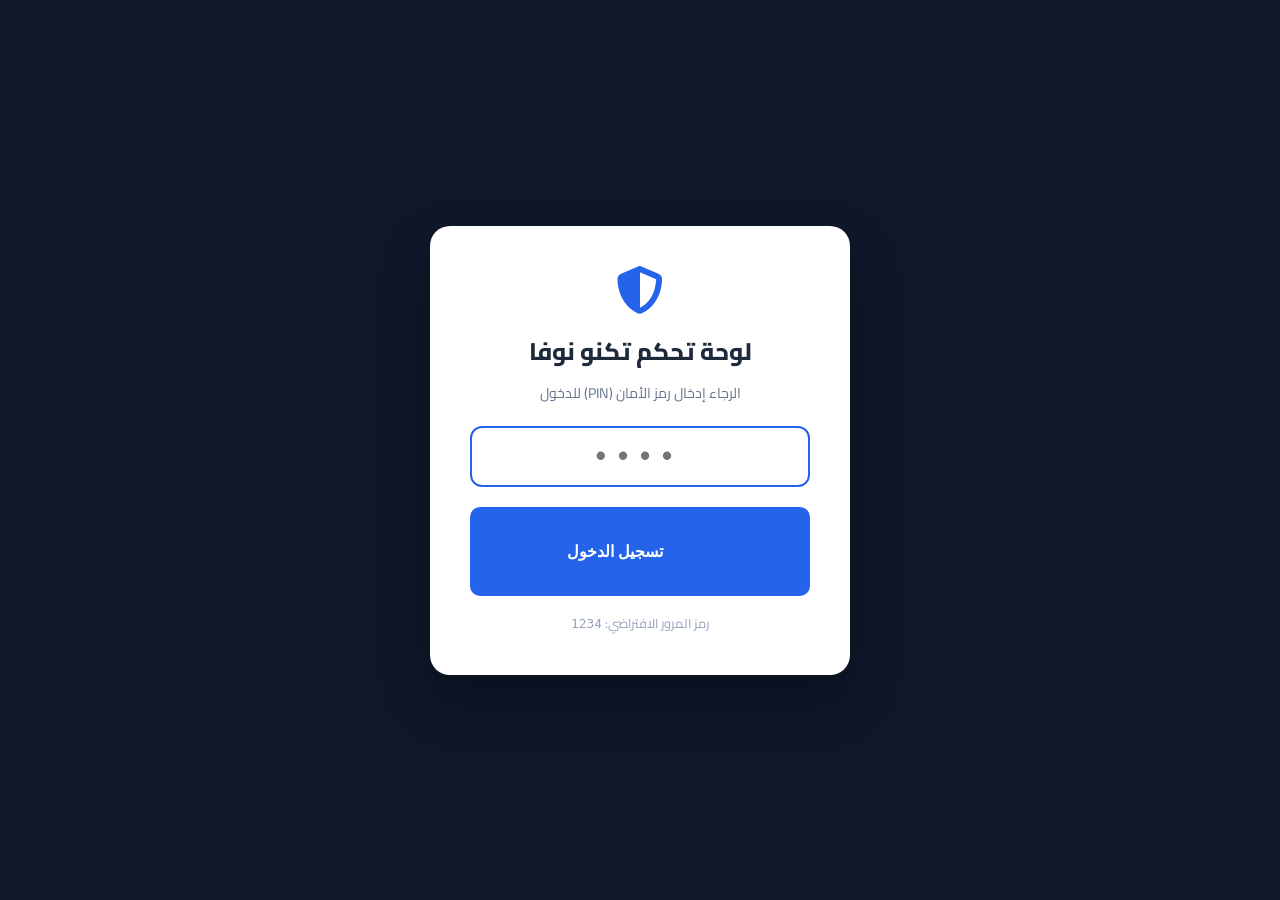
==== admin/index.html @ 4a18b891 "Initial commit: Techno Nova Tech Store & Admin Dashboard" ====
<!DOCTYPE html>
<html lang="ar" dir="rtl">
<head>
  <meta charset="UTF-8">
  <meta name="viewport" content="width=device-width, initial-scale=1.0">
  <title>لوحة تحكم متجر تكنو نوفا | Techno Nova Admin</title>
  <link rel="stylesheet" href="https://cdnjs.cloudflare.com/ajax/libs/font-awesome/6.4.0/css/all.min.css">
  <link rel="stylesheet" href="https://fonts.googleapis.com/css2?family=Cairo:wght@400;600;700;800;900&display=swap">
  <style>
    :root {
      --primary: #2563eb;
      --primary-hover: #1d4ed8;
      --dark: #0f172a;
      --dark-card: #1e293b;
      --bg: #f8fafc;
      --border: #e2e8f0;
      --text: #1e293b;
      --muted: #64748b;
      --success: #10b981;
      --danger: #ef4444;
      --warning: #f59e0b;
    }
    * { box-sizing: border-box; margin: 0; padding: 0; }
    body {
      font-family: 'Cairo', sans-serif;
      direction: rtl;
      text-align: right;
      background: var(--bg);
      color: var(--text);
      display: flex;
      min-height: 100vh;
    }

    /* Auth Overlay */
    .auth-overlay {
      position: fixed;
      top: 0; left: 0; width: 100vw; height: 100vh;
      background: #0f172a;
      z-index: 9999;
      display: flex;
      align-items: center;
      justify-content: center;
      padding: 20px;
    }
    .auth-card {
      background: #fff;
      border-radius: 20px;
      padding: 40px;
      width: 100%;
      max-width: 420px;
      text-align: center;
      box-shadow: 0 25px 50px rgba(0,0,0,0.3);
    }
    .auth-card i {
      font-size: 3rem;
      color: var(--primary);
      margin-bottom: 15px;
    }
    .pin-input {
      letter-spacing: 12px;
      font-size: 1.8rem;
      text-align: center;
      font-weight: 800;
      width: 100%;
      padding: 12px;
      border: 2px solid var(--border);
      border-radius: 12px;
      margin: 20px 0;
      outline: none;
    }
    .pin-input:focus { border-color: var(--primary); }

    /* Admin Layout */
    .admin-sidebar {
      width: 260px;
      background: var(--dark);
      color: #cbd5e1;
      display: flex;
      flex-direction: column;
      flex-shrink: 0;
    }
    .sidebar-brand {
      padding: 25px 20px;
      border-bottom: 1px solid rgba(255,255,255,0.08);
      display: flex;
      align-items: center;
      gap: 12px;
      font-size: 1.25rem;
      font-weight: 800;
      color: #fff;
    }
    .sidebar-brand i { color: var(--primary); font-size: 1.5rem; }
    .sidebar-menu {
      list-style: none;
      padding: 20px 10px;
      flex-grow: 1;
    }
    .menu-btn {
      width: 100%;
      background: none;
      border: none;
      color: #94a3b8;
      padding: 12px 16px;
      border-radius: 10px;
      display: flex;
      align-items: center;
      gap: 12px;
      font-size: 0.95rem;
      font-weight: 600;
      cursor: pointer;
      margin-bottom: 6px;
      text-align: right;
      transition: 0.2s;
    }
    .menu-btn:hover, .menu-btn.active {
      background: rgba(37, 99, 235, 0.15);
      color: #60a5fa;
    }
    .sidebar-footer {
      padding: 20px;
      border-top: 1px solid rgba(255,255,255,0.08);
    }

    .admin-main {
      flex-grow: 1;
      display: flex;
      flex-direction: column;
      height: 100vh;
      overflow-y: auto;
    }
    .admin-topbar {
      background: #fff;
      border-bottom: 1px solid var(--border);
      padding: 16px 30px;
      display: flex;
      justify-content: space-between;
      align-items: center;
    }
    .admin-body {
      padding: 30px;
      flex-grow: 1;
    }

    .card {
      background: #fff;
      border-radius: 16px;
      border: 1px solid var(--border);
      padding: 25px;
      margin-bottom: 25px;
      box-shadow: 0 1px 3px rgba(0,0,0,0.04);
    }
    .card-header {
      display: flex;
      justify-content: space-between;
      align-items: center;
      margin-bottom: 20px;
      padding-bottom: 15px;
      border-bottom: 1px solid var(--border);
    }
    .card-title {
      font-size: 1.25rem;
      font-weight: 800;
      color: var(--dark);
    }

    /* Buttons & Forms */
    .btn {
      padding: 10px 20px;
      border-radius: 10px;
      font-weight: 700;
      font-size: 0.9rem;
      cursor: pointer;
      border: none;
      display: inline-flex;
      align-items: center;
      gap: 8px;
      transition: 0.2s;
    }
    .btn-primary { background: var(--primary); color: #fff; }
    .btn-primary:hover { background: var(--primary-hover); }
    .btn-success { background: var(--success); color: #fff; }
    .btn-danger { background: var(--danger); color: #fff; }
    .btn-secondary { background: #e2e8f0; color: #334155; }

    /* Tables */
    .admin-table {
      width: 100%;
      border-collapse: collapse;
    }
    .admin-table th, .admin-table td {
      padding: 14px 16px;
      border-bottom: 1px solid var(--border);
      font-size: 0.9rem;
      text-align: right;
    }
    .admin-table th {
      background: #f8fafc;
      font-weight: 700;
      color: var(--muted);
    }
    .prod-thumb-sm {
      width: 48px;
      height: 48px;
      border-radius: 8px;
      object-fit: cover;
      background: #f1f5f9;
    }

    .form-group {
      margin-bottom: 18px;
    }
    .form-group label {
      display: block;
      font-weight: 700;
      font-size: 0.88rem;
      margin-bottom: 6px;
      color: var(--dark);
    }
    .form-control {
      width: 100%;
      padding: 10px 14px;
      border: 1px solid var(--border);
      border-radius: 8px;
      font-size: 0.92rem;
      outline: none;
    }
    .form-control:focus { border-color: var(--primary); }

    /* Modals */
    .modal-overlay {
      position: fixed;
      top: 0; left: 0; width: 100vw; height: 100vh;
      background: rgba(15,23,42,0.6);
      backdrop-filter: blur(4px);
      z-index: 2000;
      display: none;
      align-items: center;
      justify-content: center;
      padding: 20px;
    }
    .modal-overlay.active { display: flex; }
    .modal-box {
      background: #fff;
      border-radius: 16px;
      max-width: 650px;
      width: 100%;
      max-height: 90vh;
      overflow-y: auto;
      padding: 30px;
      position: relative;
    }
  </style>
</head>
<body>

  <!-- PIN Authentication Screen -->
  <div class="auth-overlay" id="authScreen">
    <div class="auth-card">
      <i class="fas fa-shield-alt"></i>
      <h2 style="font-weight: 800; font-size: 1.5rem; margin-bottom: 6px;">لوحة تحكم تكنو نوفا</h2>
      <p style="color: #64748b; font-size: 0.88rem;">الرجاء إدخال رمز الأمان (PIN) للدخول</p>
      
      <form onsubmit="handleAuth(event)">
        <input type="password" id="pinInput" class="pin-input" maxlength="6" placeholder="••••" required autofocus>
        <button type="submit" class="btn btn-primary" style="width: 100%; padding: 13px; font-size: 1rem; justify-content: center;">
          <i class="fas fa-unlock-alt"></i> تسجيل الدخول
        </button>
      </form>
      <div style="margin-top: 15px; font-size: 0.8rem; color: #94a3b8;">
        رمز المرور الافتراضي: <code>1234</code>
      </div>
    </div>
  </div>

  <!-- Sidebar -->
  <aside class="admin-sidebar">
    <div class="sidebar-brand">
      <i class="fas fa-microchip"></i>
      <span>تكنو نوفا Admin</span>
    </div>

    <ul class="sidebar-menu">
      <li>
        <button class="menu-btn active" onclick="switchTab('productsTab')">
          <i class="fas fa-box-open"></i> إدارة المنتجات
        </button>
      </li>
      <li>
        <button class="menu-btn" onclick="switchTab('ordersTab')">
          <i class="fas fa-shopping-cart"></i> الطلبات الواردة
        </button>
      </li>
      <li>
        <button class="menu-btn" onclick="switchTab('cmsTab')">
          <i class="fas fa-paint-brush"></i> إدارة المحتوى والصفحات
        </button>
      </li>
      <li>
        <button class="menu-btn" onclick="switchTab('settingsTab')">
          <i class="fas fa-sliders-h"></i> إعدادات المتجر والواتساب
        </button>
      </li>
      <li>
        <button class="menu-btn" onclick="switchTab('backupTab')">
          <i class="fas fa-database"></i> النسخ الاحتياطي
        </button>
      </li>
    </ul>

    <div class="sidebar-footer">
      <a href="../index.html" target="_blank" class="btn btn-secondary" style="width: 100%; justify-content: center; margin-bottom: 8px;">
        <i class="fas fa-external-link-alt"></i> زيارة المتجر
      </a>
      <button onclick="logoutAdmin()" class="btn btn-danger" style="width: 100%; justify-content: center;">
        <i class="fas fa-sign-out-alt"></i> خروج
      </button>
    </div>
  </aside>

  <!-- Main Content -->
  <main class="admin-main">
    <header class="admin-topbar">
      <div>
        <h3 id="currentTabTitle" style="font-size: 1.25rem; font-weight: 800; color: #0f172a;">إدارة المنتجات</h3>
      </div>
      <div style="display: flex; gap: 10px; align-items: center;">
        <span style="font-size: 0.88rem; color: #64748b;">رقم هاتف المتجر: <strong style="color: #2563eb;">01027093535</strong></span>
      </div>
    </header>

    <div class="admin-body">

      <!-- Products Tab -->
      <div id="productsTab" class="tab-content">
        <div class="card">
          <div class="card-header">
            <div class="card-title"><i class="fas fa-cubes"></i> قائمة المنتجات الحالية (<span id="prodsCount">0</span>)</div>
            <button class="btn btn-primary" onclick="openAddProductModal()">
              <i class="fas fa-plus-circle"></i> إضافة منتج جديد
            </button>
          </div>

          <div style="overflow-x: auto;">
            <table class="admin-table">
              <thead>
                <tr>
                  <th>الصورة</th>
                  <th>اسم المنتج</th>
                  <th>القسم</th>
                  <th>السعر</th>
                  <th>السعر السابق</th>
                  <th>الشارة</th>
                  <th>التقييم</th>
                  <th>إجراءات</th>
                </tr>
              </thead>
              <tbody id="productsTableBody"></tbody>
            </table>
          </div>
        </div>
      </div>

      <!-- Orders Tab -->
      <div id="ordersTab" class="tab-content" style="display: none;">
        <div class="card">
          <div class="card-header">
            <div class="card-title"><i class="fas fa-receipt"></i> سجل الطلبات الواردة</div>
            <button class="btn btn-danger" onclick="clearOrdersLog()">
              <i class="fas fa-trash-alt"></i> تفريغ السجل
            </button>
          </div>
          <div style="overflow-x: auto;">
            <table class="admin-table">
              <thead>
                <tr>
                  <th>رقم الطلب</th>
                  <th>العميل</th>
                  <th>الهاتف</th>
                  <th>المدينة</th>
                  <th>الإجمالي</th>
                  <th>التاريخ</th>
                  <th>الحالة</th>
                  <th>تفاصيل</th>
                </tr>
              </thead>
              <tbody id="ordersTableBody"></tbody>
            </table>
          </div>
        </div>
      </div>

      <!-- CMS Tab -->
      <div id="cmsTab" class="tab-content" style="display: none;">
        <div class="card">
          <div class="card-header">
            <div class="card-title"><i class="fas fa-edit"></i> نصوص الصفحة الرئيسية والواجهة</div>
          </div>
          <form onsubmit="saveCMSContent(event)">
            <div class="form-group">
              <label>عنوان البانر الرئيسي (Hero Title)</label>
              <input type="text" id="cmsHeroTitle" class="form-control" required>
            </div>
            <div class="form-group">
              <label>الشارة الترويجية (Hero Badge)</label>
              <input type="text" id="cmsHeroBadge" class="form-control" required>
            </div>
            <div class="form-group">
              <label>الوصف الترويجي الرئيسي (Hero Subtitle)</label>
              <textarea id="cmsHeroSubtitle" class="form-control" rows="3" required></textarea>
            </div>
            <button type="submit" class="btn btn-success">
              <i class="fas fa-save"></i> حفظ تعديلات المحتوى
            </button>
          </form>
        </div>
      </div>

      <!-- Settings Tab -->
      <div id="settingsTab" class="tab-content" style="display: none;">
        <div class="card">
          <div class="card-header">
            <div class="card-title"><i class="fas fa-cogs"></i> إعدادات الهوية والاتصال</div>
          </div>
          <form onsubmit="saveStoreSettings(event)">
            <div style="display: grid; grid-template-columns: 1fr 1fr; gap: 20px;">
              <div class="form-group">
                <label>اسم المتجر</label>
                <input type="text" id="setStoreName" class="form-control" required>
              </div>
              <div class="form-group">
                <label>العملة الافتراضية</label>
                <input type="text" id="setCurrency" class="form-control" required placeholder="ر.س / ج.م">
              </div>
              <div class="form-group">
                <label>رقم هاتف المتجر</label>
                <input type="text" id="setPhone" class="form-control" required value="01027093535">
              </div>
              <div class="form-group">
                <label>رقم الواتساب لاستقبال الطلبات (مع كود الدولة)</label>
                <input type="text" id="setWhatsapp" class="form-control" required value="201027093535">
              </div>
              <div class="form-group">
                <label>رمز الدخول للوحة التحكم (PIN الحالي)</label>
                <input type="password" id="setPin" class="form-control" placeholder="اتركه فارغاً إن لم ترغب بتغييره">
              </div>
            </div>
            <button type="submit" class="btn btn-success" style="margin-top: 15px;">
              <i class="fas fa-save"></i> حفظ الإعدادات
            </button>
          </form>
        </div>
      </div>

      <!-- Backup Tab -->
      <div id="backupTab" class="tab-content" style="display: none;">
        <div class="card">
          <div class="card-header">
            <div class="card-title"><i class="fas fa-database"></i> تصدير واسترجاع البيانات</div>
          </div>
          <p style="color: #64748b; margin-bottom: 20px; line-height: 1.7;">
            يمكنك تحميل نسخة احتياطية كاملة من منتجات المتجر والإعدادات كملف <code>JSON</code>، أو استعادة نسخة سابقة في أي وقت.
          </p>
          <div style="display: flex; gap: 15px; flex-wrap: wrap;">
            <button class="btn btn-primary" onclick="exportStoreJSON()">
              <i class="fas fa-download"></i> تصدير بيانات المتجر (Export JSON)
            </button>
            <label class="btn btn-secondary" style="cursor: pointer;">
              <i class="fas fa-upload"></i> استيراد ملف نسخة احتياطية
              <input type="file" id="importJsonInput" accept=".json" onchange="importStoreJSON(event)" style="display: none;">
            </label>
            <button class="btn btn-danger" onclick="resetToDefaultData()">
              <i class="fas fa-redo"></i> استعادة البيانات الافتراضية الأصلية
            </button>
          </div>
        </div>
      </div>

    </div>
  </main>

  <!-- Product Modal (Add / Edit) -->
  <div class="modal-overlay" id="productModal">
    <div class="modal-box">
      <h3 id="modalProductTitle" style="font-size: 1.3rem; font-weight: 800; margin-bottom: 18px; color: #0f172a;">إضافة منتج جديد</h3>
      <form id="productForm" onsubmit="handleProductSubmit(event)">
        <input type="hidden" id="prodEditId">
        
        <div class="form-group">
          <label>اسم المنتج *</label>
          <input type="text" id="prodName" class="form-control" required placeholder="مثال: ساعة ذكية الترا">
        </div>

        <div style="display: grid; grid-template-columns: 1fr 1fr; gap: 15px;">
          <div class="form-group">
            <label>القسم *</label>
            <select id="prodCategory" class="form-control" required>
              <option value="watches">ساعات ذكية ورياضية</option>
              <option value="audio">سماعات وصوتيات</option>
              <option value="chargers">شواحن ومنصات MagSafe</option>
              <option value="drones">درون وتصوير 4K</option>
              <option value="home">أجهزة منزل ذكي</option>
            </select>
          </div>
          <div class="form-group">
            <label>الشارة الترويجية</label>
            <input type="text" id="prodBadge" class="form-control" placeholder="الأكثر مبيعاً / خصم 20%">
          </div>
        </div>

        <div style="display: grid; grid-template-columns: 1fr 1fr; gap: 15px;">
          <div class="form-group">
            <label>السعر الحالي *</label>
            <input type="number" id="prodPrice" class="form-control" required min="1">
          </div>
          <div class="form-group">
            <label>السعر السابق (قبل الخصم - اختياري)</label>
            <input type="number" id="prodOldPrice" class="form-control" min="1">
          </div>
        </div>

        <div class="form-group">
          <label>صورة المنتج (رابط مباشر أو رفع من جهازك) *</label>
          <input type="url" id="prodImageUrl" class="form-control" placeholder="https://..." style="margin-bottom: 8px;">
          <input type="file" id="prodImageFile" accept="image/*" class="form-control" onchange="previewProductImageFile(event)">
          <div id="imagePreviewContainer" style="margin-top: 10px; display: none;">
            <img id="imagePreview" style="max-height: 120px; border-radius: 8px; border: 1px solid #cbd5e1;">
          </div>
        </div>

        <div class="form-group">
          <label>وصف المنتج</label>
          <textarea id="prodDesc" class="form-control" rows="3" placeholder="مواصفات وتفاصيل الجهاز"></textarea>
        </div>

        <div class="form-group">
          <label>المواصفات السريعة (سطر لكل ميزة)</label>
          <textarea id="prodSpecs" class="form-control" rows="3" placeholder="مقاوم للماء&#10;بطارية 7 أيام&#10;شاشة AMOLED"></textarea>
        </div>

        <div style="display: flex; justify-content: flex-end; gap: 10px; margin-top: 20px;">
          <button type="button" class="btn btn-secondary" onclick="closeProductModal()">إلغاء</button>
          <button type="submit" class="btn btn-primary"><i class="fas fa-check"></i> حفظ المنتج</button>
        </div>
      </form>
    </div>
  </div>

  <script src="js/admin.js"></script>
</body>
</html>
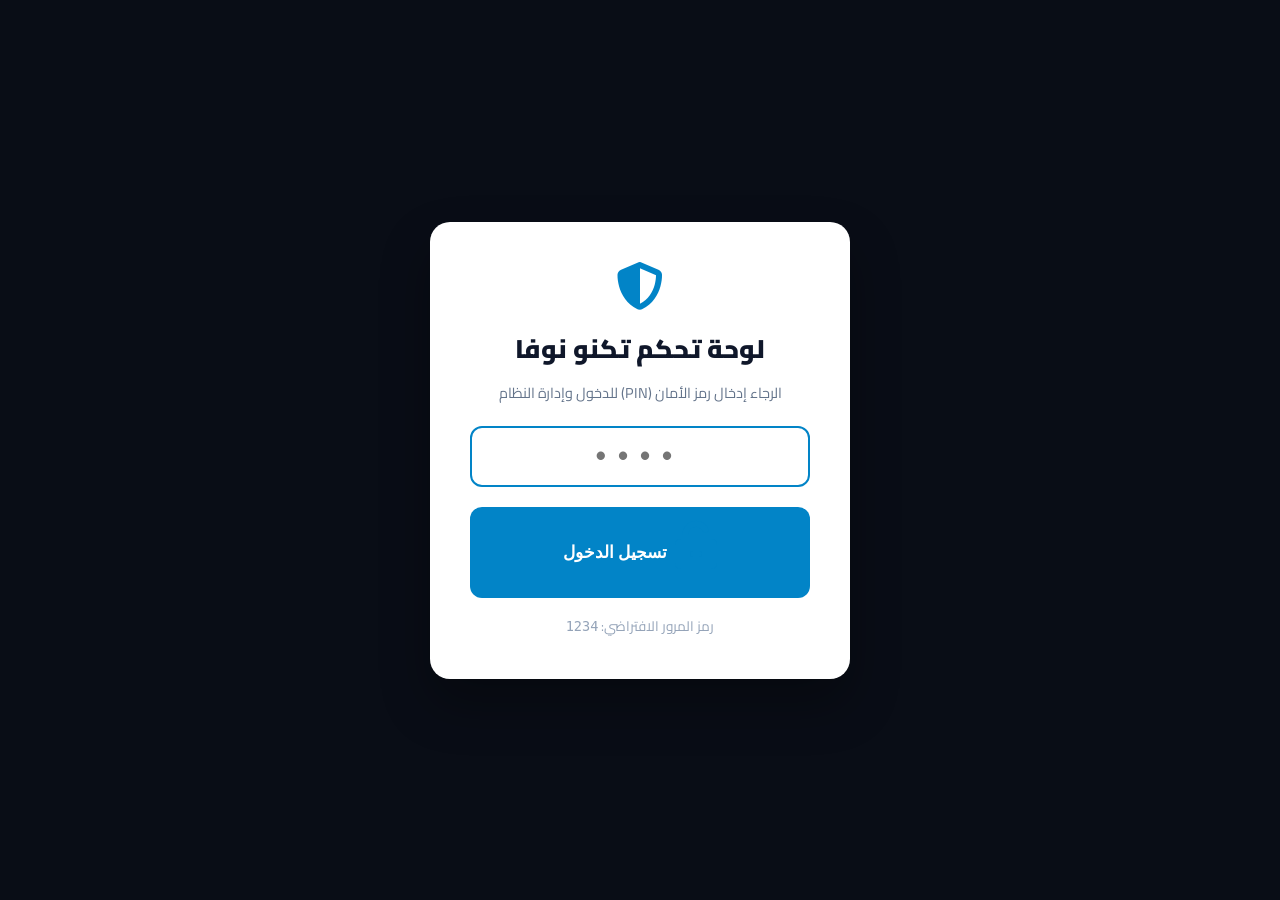
==== commit 7016e378: "Full multi-page tech store system: index, shop, product details, about, contact, unified multi-page " ====
--- a/admin/index.html
+++ b/admin/index.html
@@ -3,20 +3,20 @@
 <head>
   <meta charset="UTF-8">
   <meta name="viewport" content="width=device-width, initial-scale=1.0">
-  <title>لوحة تحكم متجر تكنو نوفا | Techno Nova Admin</title>
-  <link rel="stylesheet" href="https://cdnjs.cloudflare.com/ajax/libs/font-awesome/6.4.0/css/all.min.css">
+  <title>لوحة التحكم الشاملة | تكنو نوفا - Techno Nova Admin</title>
+  <link rel="stylesheet" href="https://cdnjs.cloudflare.com/ajax/libs/font-awesome/6.5.1/css/all.min.css">
   <link rel="stylesheet" href="https://fonts.googleapis.com/css2?family=Cairo:wght@400;600;700;800;900&display=swap">
   <style>
     :root {
-      --primary: #2563eb;
-      --primary-hover: #1d4ed8;
+      --primary: #0284c7;
+      --primary-hover: #0369a1;
       --dark: #0f172a;
       --dark-card: #1e293b;
       --bg: #f8fafc;
       --border: #e2e8f0;
       --text: #1e293b;
       --muted: #64748b;
-      --success: #10b981;
+      --success: #16a34a;
       --danger: #ef4444;
       --warning: #f59e0b;
     }
@@ -35,7 +35,7 @@
     .auth-overlay {
       position: fixed;
       top: 0; left: 0; width: 100vw; height: 100vh;
-      background: #0f172a;
+      background: #090d16;
       z-index: 9999;
       display: flex;
       align-items: center;
@@ -70,9 +70,9 @@
     }
     .pin-input:focus { border-color: var(--primary); }
 
-    /* Admin Layout */
+    /* Layout */
     .admin-sidebar {
-      width: 260px;
+      width: 270px;
       background: var(--dark);
       color: #cbd5e1;
       display: flex;
@@ -85,7 +85,7 @@
       display: flex;
       align-items: center;
       gap: 12px;
-      font-size: 1.25rem;
+      font-size: 1.3rem;
       font-weight: 800;
       color: #fff;
     }
@@ -101,20 +101,20 @@
       border: none;
       color: #94a3b8;
       padding: 12px 16px;
-      border-radius: 10px;
+      border-radius: 12px;
       display: flex;
       align-items: center;
       gap: 12px;
       font-size: 0.95rem;
-      font-weight: 600;
+      font-weight: 700;
       cursor: pointer;
       margin-bottom: 6px;
       text-align: right;
       transition: 0.2s;
     }
     .menu-btn:hover, .menu-btn.active {
-      background: rgba(37, 99, 235, 0.15);
-      color: #60a5fa;
+      background: rgba(2, 132, 199, 0.15);
+      color: #38bdf8;
     }
     .sidebar-footer {
       padding: 20px;
@@ -131,42 +131,66 @@
     .admin-topbar {
       background: #fff;
       border-bottom: 1px solid var(--border);
-      padding: 16px 30px;
+      padding: 18px 35px;
       display: flex;
       justify-content: space-between;
       align-items: center;
     }
     .admin-body {
-      padding: 30px;
+      padding: 35px;
       flex-grow: 1;
     }
 
     .card {
       background: #fff;
-      border-radius: 16px;
+      border-radius: 20px;
       border: 1px solid var(--border);
-      padding: 25px;
+      padding: 30px;
       margin-bottom: 25px;
-      box-shadow: 0 1px 3px rgba(0,0,0,0.04);
+      box-shadow: 0 4px 20px rgba(15,23,42,0.04);
     }
     .card-header {
       display: flex;
       justify-content: space-between;
       align-items: center;
-      margin-bottom: 20px;
+      margin-bottom: 25px;
       padding-bottom: 15px;
       border-bottom: 1px solid var(--border);
     }
     .card-title {
-      font-size: 1.25rem;
+      font-size: 1.3rem;
       font-weight: 800;
       color: var(--dark);
     }
 
+    /* Sub Tabs inside CMS */
+    .cms-subtabs {
+      display: flex;
+      gap: 10px;
+      margin-bottom: 25px;
+      border-bottom: 2px solid #f1f5f9;
+      padding-bottom: 12px;
+    }
+    .subtab-btn {
+      background: none;
+      border: none;
+      font-weight: 700;
+      font-size: 0.95rem;
+      color: var(--muted);
+      padding: 8px 16px;
+      border-radius: 8px;
+      cursor: pointer;
+      transition: 0.2s;
+    }
+    .subtab-btn.active {
+      background: #e0f2fe;
+      color: var(--primary);
+    }
+
     /* Buttons & Forms */
     .btn {
-      padding: 10px 20px;
-      border-radius: 10px;
+      padding: 10px 22px;
+      border-radius: 12px;
       font-weight: 700;
       font-size: 0.9rem;
       cursor: pointer;
@@ -188,45 +212,48 @@
       border-collapse: collapse;
     }
     .admin-table th, .admin-table td {
-      padding: 14px 16px;
+      padding: 14px 18px;
       border-bottom: 1px solid var(--border);
-      font-size: 0.9rem;
+      font-size: 0.92rem;
       text-align: right;
     }
     .admin-table th {
       background: #f8fafc;
-      font-weight: 700;
+      font-weight: 800;
       color: var(--muted);
     }
     .prod-thumb-sm {
-      width: 48px;
-      height: 48px;
-      border-radius: 8px;
+      width: 52px;
+      height: 52px;
+      border-radius: 10px;
       object-fit: cover;
       background: #f1f5f9;
+      border: 1px solid #e2e8f0;
     }
 
     .form-group {
-      margin-bottom: 18px;
+      margin-bottom: 20px;
     }
     .form-group label {
       display: block;
       font-weight: 700;
-      font-size: 0.88rem;
-      margin-bottom: 6px;
+      font-size: 0.9rem;
+      margin-bottom: 8px;
       color: var(--dark);
     }
     .form-control {
       width: 100%;
-      padding: 10px 14px;
+      padding: 12px 16px;
       border: 1px solid var(--border);
-      border-radius: 8px;
-      font-size: 0.92rem;
+      border-radius: 10px;
+      font-size: 0.95rem;
+      font-family: inherit;
       outline: none;
-    }
-    .form-control:focus { border-color: var(--primary); }
-
-    /* Modals */
+      transition: 0.2s;
+    }
+    .form-control:focus { border-color: var(--primary); box-shadow: 0 0 0 3px rgba(2,132,199,0.15); }
+
+    /* Modal */
     .modal-overlay {
       position: fixed;
       top: 0; left: 0; width: 100vw; height: 100vh;
@@ -241,12 +268,12 @@
     .modal-overlay.active { display: flex; }
     .modal-box {
       background: #fff;
-      border-radius: 16px;
-      max-width: 650px;
+      border-radius: 20px;
+      max-width: 720px;
       width: 100%;
       max-height: 90vh;
       overflow-y: auto;
-      padding: 30px;
+      padding: 35px;
       position: relative;
     }
   </style>
@@ -256,17 +283,17 @@
   <!-- PIN Authentication Screen -->
   <div class="auth-overlay" id="authScreen">
     <div class="auth-card">
-      <i class="fas fa-shield-alt"></i>
-      <h2 style="font-weight: 800; font-size: 1.5rem; margin-bottom: 6px;">لوحة تحكم تكنو نوفا</h2>
-      <p style="color: #64748b; font-size: 0.88rem;">الرجاء إدخال رمز الأمان (PIN) للدخول</p>
+      <i class="fa-solid fa-shield-halved"></i>
+      <h2 style="font-weight: 900; font-size: 1.6rem; margin-bottom: 6px; color:#0f172a;">لوحة تحكم تكنو نوفا</h2>
+      <p style="color: #64748b; font-size: 0.9rem;">الرجاء إدخال رمز الأمان (PIN) للدخول وإدارة النظام</p>
       
       <form onsubmit="handleAuth(event)">
         <input type="password" id="pinInput" class="pin-input" maxlength="6" placeholder="••••" required autofocus>
-        <button type="submit" class="btn btn-primary" style="width: 100%; padding: 13px; font-size: 1rem; justify-content: center;">
-          <i class="fas fa-unlock-alt"></i> تسجيل الدخول
+        <button type="submit" class="btn btn-primary" style="width: 100%; padding: 14px; font-size: 1.05rem; justify-content: center;">
+          <i class="fa-solid fa-unlock-keyhole"></i> تسجيل الدخول
         </button>
       </form>
-      <div style="margin-top: 15px; font-size: 0.8rem; color: #94a3b8;">
+      <div style="margin-top: 15px; font-size: 0.85rem; color: #94a3b8;">
         رمز المرور الافتراضي: <code>1234</code>
       </div>
     </div>
@@ -275,68 +302,69 @@
   <!-- Sidebar -->
   <aside class="admin-sidebar">
     <div class="sidebar-brand">
-      <i class="fas fa-microchip"></i>
-      <span>تكنو نوفا Admin</span>
+      <i class="fa-solid fa-microchip"></i>
+      <span>تكنو نوفا | Admin</span>
     </div>
 
     <ul class="sidebar-menu">
       <li>
         <button class="menu-btn active" onclick="switchTab('productsTab')">
-          <i class="fas fa-box-open"></i> إدارة المنتجات
+          <i class="fa-solid fa-cubes"></i> إدارة الأجهزة والمنتجات
+        </button>
+      </li>
+      <li>
+        <button class="menu-btn" onclick="switchTab('cmsTab')">
+          <i class="fa-solid fa-file-pen"></i> إدارة محتوى الصفحات
         </button>
       </li>
       <li>
         <button class="menu-btn" onclick="switchTab('ordersTab')">
-          <i class="fas fa-shopping-cart"></i> الطلبات الواردة
-        </button>
-      </li>
-      <li>
-        <button class="menu-btn" onclick="switchTab('cmsTab')">
-          <i class="fas fa-paint-brush"></i> إدارة المحتوى والصفحات
+          <i class="fa-solid fa-receipt"></i> الطلبات الواردة
         </button>
       </li>
       <li>
         <button class="menu-btn" onclick="switchTab('settingsTab')">
-          <i class="fas fa-sliders-h"></i> إعدادات المتجر والواتساب
+          <i class="fa-solid fa-sliders"></i> إعدادات المتجر والواتساب
         </button>
       </li>
       <li>
         <button class="menu-btn" onclick="switchTab('backupTab')">
-          <i class="fas fa-database"></i> النسخ الاحتياطي
+          <i class="fa-solid fa-database"></i> النسخ الاحتياطي
         </button>
       </li>
     </ul>
 
     <div class="sidebar-footer">
-      <a href="../index.html" target="_blank" class="btn btn-secondary" style="width: 100%; justify-content: center; margin-bottom: 8px;">
-        <i class="fas fa-external-link-alt"></i> زيارة المتجر
+      <a href="../index.html" target="_blank" class="btn btn-secondary" style="width: 100%; justify-content: center; margin-bottom: 10px;">
+        <i class="fa-solid fa-arrow-up-right-from-square"></i> معاينة المتجر
       </a>
       <button onclick="logoutAdmin()" class="btn btn-danger" style="width: 100%; justify-content: center;">
-        <i class="fas fa-sign-out-alt"></i> خروج
+        <i class="fa-solid fa-right-from-bracket"></i> تسجيل الخروج
       </button>
     </div>
   </aside>
 
-  <!-- Main Content -->
+  <!-- Main Content Area -->
   <main class="admin-main">
     <header class="admin-topbar">
       <div>
-        <h3 id="currentTabTitle" style="font-size: 1.25rem; font-weight: 800; color: #0f172a;">إدارة المنتجات</h3>
-      </div>
-      <div style="display: flex; gap: 10px; align-items: center;">
-        <span style="font-size: 0.88rem; color: #64748b;">رقم هاتف المتجر: <strong style="color: #2563eb;">01027093535</strong></span>
+        <h3 id="currentTabTitle" style="font-size: 1.35rem; font-weight: 800; color: #0f172a;">إدارة الأجهزة والمنتجات</h3>
+      </div>
+      <div style="display: flex; gap: 15px; align-items: center;">
+        <span style="font-size: 0.9rem; color: #64748b;">رقم استقبال الطلبات: <strong style="color: #0284c7;">01027093535</strong></span>
+        <span style="background:#dcfce7; color:#16a34a; font-weight:700; font-size:0.8rem; padding:4px 10px; border-radius:20px;">متصل بالواتساب</span>
       </div>
     </header>
 
     <div class="admin-body">
 
-      <!-- Products Tab -->
+      <!-- 1. Products Tab -->
       <div id="productsTab" class="tab-content">
         <div class="card">
           <div class="card-header">
-            <div class="card-title"><i class="fas fa-cubes"></i> قائمة المنتجات الحالية (<span id="prodsCount">0</span>)</div>
+            <div class="card-title"><i class="fa-solid fa-boxes-stacked"></i> أجهزة المتجر المسجلة (<span id="prodsCount">0</span>)</div>
             <button class="btn btn-primary" onclick="openAddProductModal()">
-              <i class="fas fa-plus-circle"></i> إضافة منتج جديد
+              <i class="fa-solid fa-plus-circle"></i> إضافة جهاز جديد
             </button>
           </div>
 
@@ -345,12 +373,12 @@
               <thead>
                 <tr>
                   <th>الصورة</th>
-                  <th>اسم المنتج</th>
+                  <th>اسم الجهاز</th>
                   <th>القسم</th>
                   <th>السعر</th>
                   <th>السعر السابق</th>
                   <th>الشارة</th>
-                  <th>التقييم</th>
+                  <th>رابط الصفحة</th>
                   <th>إجراءات</th>
                 </tr>
               </thead>
@@ -360,13 +388,103 @@
         </div>
       </div>
 
-      <!-- Orders Tab -->
+      <!-- 2. Multi-Page CMS Tab -->
+      <div id="cmsTab" class="tab-content" style="display: none;">
+        <div class="card">
+          <div class="card-header">
+            <div class="card-title"><i class="fa-solid fa-pen-to-square"></i> تخصيص وتعديل محتوى الصفحات</div>
+          </div>
+
+          <!-- Sub Tabs for CMS -->
+          <div class="cms-subtabs">
+            <button class="subtab-btn active" onclick="switchCmsSubTab('cmsHomeTab')">الصفحة الرئيسية</button>
+            <button class="subtab-btn" onclick="switchCmsSubTab('cmsAboutTab')">صفحة من نحن</button>
+            <button class="subtab-btn" onclick="switchCmsSubTab('cmsContactTab')">صفحة اتصل بنا</button>
+          </div>
+
+          <!-- Home CMS -->
+          <div id="cmsHomeTab" class="cms-subcontent">
+            <form onsubmit="saveHomeCMS(event)">
+              <div class="form-group">
+                <label>عنوان البانر الرئيسي (Hero Title)</label>
+                <input type="text" id="cmsHeroTitle" class="form-control" required>
+              </div>
+              <div class="form-group">
+                <label>شارة العرض الترويجية (Hero Badge)</label>
+                <input type="text" id="cmsHeroBadge" class="form-control" required>
+              </div>
+              <div class="form-group">
+                <label>الوصف الترويجي في البانر (Hero Subtitle)</label>
+                <textarea id="cmsHeroSubtitle" class="form-control" rows="3" required></textarea>
+              </div>
+              <button type="submit" class="btn btn-success">
+                <i class="fa-solid fa-floppy-disk"></i> حفظ نصوص الصفحة الرئيسية
+              </button>
+            </form>
+          </div>
+
+          <!-- About CMS -->
+          <div id="cmsAboutTab" class="cms-subcontent" style="display:none;">
+            <form onsubmit="saveAboutCMS(event)">
+              <div class="form-group">
+                <label>عنوان صفحة من نحن</label>
+                <input type="text" id="cmsAboutTitle" class="form-control" required>
+              </div>
+              <div class="form-group">
+                <label>الوصف الرئيسي (Subtitle)</label>
+                <input type="text" id="cmsAboutSub" class="form-control" required>
+              </div>
+              <div class="form-group">
+                <label>قصة المتجر ورؤيته (Story)</label>
+                <textarea id="cmsAboutStory" class="form-control" rows="4" required></textarea>
+              </div>
+              <div class="form-group">
+                <label>رسالتنا وقيمنا (Mission)</label>
+                <textarea id="cmsAboutMission" class="form-control" rows="3" required></textarea>
+              </div>
+              <button type="submit" class="btn btn-success">
+                <i class="fa-solid fa-floppy-disk"></i> حفظ بيانات صفحة من نحن
+              </button>
+            </form>
+          </div>
+
+          <!-- Contact CMS -->
+          <div id="cmsContactTab" class="cms-subcontent" style="display:none;">
+            <form onsubmit="saveContactCMS(event)">
+              <div style="display:grid; grid-template-columns:1fr 1fr; gap:20px;">
+                <div class="form-group">
+                  <label>رقم هاتف الاتصال المباشر</label>
+                  <input type="text" id="cmsContactPhone" class="form-control" required value="01027093535">
+                </div>
+                <div class="form-group">
+                  <label>رقم الواتساب لاستقبال الاستفسارات</label>
+                  <input type="text" id="cmsContactWhatsapp" class="form-control" required value="201027093535">
+                </div>
+                <div class="form-group">
+                  <label>البريد الإلكتروني للدعم</label>
+                  <input type="email" id="cmsContactEmail" class="form-control" required value="support@technonova.com">
+                </div>
+                <div class="form-group">
+                  <label>أوقات وساعات العمل</label>
+                  <input type="text" id="cmsContactHours" class="form-control" required value="يومياً من 9:00 صباحاً حتى 11:00 مساءً">
+                </div>
+              </div>
+              <button type="submit" class="btn btn-success">
+                <i class="fa-solid fa-floppy-disk"></i> حفظ بيانات صفحة اتصل بنا
+              </button>
+            </form>
+          </div>
+
+        </div>
+      </div>
+
+      <!-- 3. Orders Tab -->
       <div id="ordersTab" class="tab-content" style="display: none;">
         <div class="card">
           <div class="card-header">
-            <div class="card-title"><i class="fas fa-receipt"></i> سجل الطلبات الواردة</div>
+            <div class="card-title"><i class="fa-solid fa-receipt"></i> سجل الطلبات الواردة</div>
             <button class="btn btn-danger" onclick="clearOrdersLog()">
-              <i class="fas fa-trash-alt"></i> تفريغ السجل
+              <i class="fa-solid fa-trash-can"></i> تفريغ السجل
             </button>
           </div>
           <div style="overflow-x: auto;">
@@ -389,87 +507,61 @@
         </div>
       </div>
 
-      <!-- CMS Tab -->
-      <div id="cmsTab" class="tab-content" style="display: none;">
-        <div class="card">
-          <div class="card-header">
-            <div class="card-title"><i class="fas fa-edit"></i> نصوص الصفحة الرئيسية والواجهة</div>
-          </div>
-          <form onsubmit="saveCMSContent(event)">
-            <div class="form-group">
-              <label>عنوان البانر الرئيسي (Hero Title)</label>
-              <input type="text" id="cmsHeroTitle" class="form-control" required>
-            </div>
-            <div class="form-group">
-              <label>الشارة الترويجية (Hero Badge)</label>
-              <input type="text" id="cmsHeroBadge" class="form-control" required>
-            </div>
-            <div class="form-group">
-              <label>الوصف الترويجي الرئيسي (Hero Subtitle)</label>
-              <textarea id="cmsHeroSubtitle" class="form-control" rows="3" required></textarea>
-            </div>
-            <button type="submit" class="btn btn-success">
-              <i class="fas fa-save"></i> حفظ تعديلات المحتوى
-            </button>
-          </form>
-        </div>
-      </div>
-
-      <!-- Settings Tab -->
+      <!-- 4. Settings Tab -->
       <div id="settingsTab" class="tab-content" style="display: none;">
         <div class="card">
           <div class="card-header">
-            <div class="card-title"><i class="fas fa-cogs"></i> إعدادات الهوية والاتصال</div>
+            <div class="card-title"><i class="fa-solid fa-sliders"></i> إعدادات الهوية والاتصال ورقم الواتساب</div>
           </div>
           <form onsubmit="saveStoreSettings(event)">
             <div style="display: grid; grid-template-columns: 1fr 1fr; gap: 20px;">
               <div class="form-group">
-                <label>اسم المتجر</label>
+                <label>اسم المتجر الرسمي</label>
                 <input type="text" id="setStoreName" class="form-control" required>
               </div>
               <div class="form-group">
-                <label>العملة الافتراضية</label>
+                <label>العملة الرسمية</label>
                 <input type="text" id="setCurrency" class="form-control" required placeholder="ر.س / ج.م">
               </div>
               <div class="form-group">
-                <label>رقم هاتف المتجر</label>
+                <label>رقم هاتف المتجر الأساسي</label>
                 <input type="text" id="setPhone" class="form-control" required value="01027093535">
               </div>
               <div class="form-group">
-                <label>رقم الواتساب لاستقبال الطلبات (مع كود الدولة)</label>
+                <label>رقم الواتساب الرئيسي لتلقي الطلبات (مع كود الدولة)</label>
                 <input type="text" id="setWhatsapp" class="form-control" required value="201027093535">
               </div>
               <div class="form-group">
-                <label>رمز الدخول للوحة التحكم (PIN الحالي)</label>
-                <input type="password" id="setPin" class="form-control" placeholder="اتركه فارغاً إن لم ترغب بتغييره">
+                <label>تغيير رمز PIN للوحة التحكم</label>
+                <input type="password" id="setPin" class="form-control" placeholder="اتركه فارغاً للإبقاء على 1234">
               </div>
             </div>
             <button type="submit" class="btn btn-success" style="margin-top: 15px;">
-              <i class="fas fa-save"></i> حفظ الإعدادات
+              <i class="fa-solid fa-floppy-disk"></i> حفظ كافة الإعدادات
             </button>
           </form>
         </div>
       </div>
 
-      <!-- Backup Tab -->
+      <!-- 5. Backup Tab -->
       <div id="backupTab" class="tab-content" style="display: none;">
         <div class="card">
           <div class="card-header">
-            <div class="card-title"><i class="fas fa-database"></i> تصدير واسترجاع البيانات</div>
-          </div>
-          <p style="color: #64748b; margin-bottom: 20px; line-height: 1.7;">
-            يمكنك تحميل نسخة احتياطية كاملة من منتجات المتجر والإعدادات كملف <code>JSON</code>، أو استعادة نسخة سابقة في أي وقت.
+            <div class="card-title"><i class="fa-solid fa-database"></i> النسخ الاحتياطي واستعادة البيانات</div>
+          </div>
+          <p style="color: #64748b; margin-bottom: 25px; line-height: 1.8;">
+            يمكنك حفظ نسخة كاملة من إعدادات المتجر ومنتجاته وكافة صفحاته كملف <code>JSON</code> على جهازك، واسترجاعها في أي لحظة.
           </p>
           <div style="display: flex; gap: 15px; flex-wrap: wrap;">
             <button class="btn btn-primary" onclick="exportStoreJSON()">
-              <i class="fas fa-download"></i> تصدير بيانات المتجر (Export JSON)
+              <i class="fa-solid fa-download"></i> تحميل نسخة احتياطية (Export JSON)
             </button>
             <label class="btn btn-secondary" style="cursor: pointer;">
-              <i class="fas fa-upload"></i> استيراد ملف نسخة احتياطية
+              <i class="fa-solid fa-upload"></i> استيراد نسخة سابقة (Import JSON)
               <input type="file" id="importJsonInput" accept=".json" onchange="importStoreJSON(event)" style="display: none;">
             </label>
             <button class="btn btn-danger" onclick="resetToDefaultData()">
-              <i class="fas fa-redo"></i> استعادة البيانات الافتراضية الأصلية
+              <i class="fa-solid fa-rotate-left"></i> استعادة البيانات الأصلية
             </button>
           </div>
         </div>
@@ -481,13 +573,13 @@
   <!-- Product Modal (Add / Edit) -->
   <div class="modal-overlay" id="productModal">
     <div class="modal-box">
-      <h3 id="modalProductTitle" style="font-size: 1.3rem; font-weight: 800; margin-bottom: 18px; color: #0f172a;">إضافة منتج جديد</h3>
+      <h3 id="modalProductTitle" style="font-size: 1.4rem; font-weight: 800; margin-bottom: 20px; color: #0f172a;">إضافة جهاز جديد</h3>
       <form id="productForm" onsubmit="handleProductSubmit(event)">
         <input type="hidden" id="prodEditId">
         
         <div class="form-group">
-          <label>اسم المنتج *</label>
-          <input type="text" id="prodName" class="form-control" required placeholder="مثال: ساعة ذكية الترا">
+          <label>اسم الجهاز بالكامل *</label>
+          <input type="text" id="prodName" class="form-control" required placeholder="مثال: ساعة ألترا برو الذكية تيتانيوم AMOLED">
         </div>
 
         <div style="display: grid; grid-template-columns: 1fr 1fr; gap: 15px;">
@@ -503,43 +595,48 @@
           </div>
           <div class="form-group">
             <label>الشارة الترويجية</label>
-            <input type="text" id="prodBadge" class="form-control" placeholder="الأكثر مبيعاً / خصم 20%">
+            <input type="text" id="prodBadge" class="form-control" placeholder="الأكثر مبيعاً / وفر 20%">
           </div>
         </div>
 
         <div style="display: grid; grid-template-columns: 1fr 1fr; gap: 15px;">
           <div class="form-group">
-            <label>السعر الحالي *</label>
+            <label>السعر الحالي (ر.س) *</label>
             <input type="number" id="prodPrice" class="form-control" required min="1">
           </div>
           <div class="form-group">
-            <label>السعر السابق (قبل الخصم - اختياري)</label>
+            <label>السعر السابق قبل الخصم (اختياري)</label>
             <input type="number" id="prodOldPrice" class="form-control" min="1">
           </div>
         </div>
 
         <div class="form-group">
-          <label>صورة المنتج (رابط مباشر أو رفع من جهازك) *</label>
-          <input type="url" id="prodImageUrl" class="form-control" placeholder="https://..." style="margin-bottom: 8px;">
+          <label>صورة الجهاز (رابط أو رفع من جهازك) *</label>
+          <input type="text" id="prodImageUrl" class="form-control" placeholder="images/prod_... أو https://..." style="margin-bottom: 8px;">
           <input type="file" id="prodImageFile" accept="image/*" class="form-control" onchange="previewProductImageFile(event)">
           <div id="imagePreviewContainer" style="margin-top: 10px; display: none;">
-            <img id="imagePreview" style="max-height: 120px; border-radius: 8px; border: 1px solid #cbd5e1;">
+            <img id="imagePreview" style="max-height: 140px; border-radius: 10px; border: 1px solid #cbd5e1;">
           </div>
         </div>
 
         <div class="form-group">
-          <label>وصف المنتج</label>
+          <label>الوصف التعريفي بالجهاز</label>
           <textarea id="prodDesc" class="form-control" rows="3" placeholder="مواصفات وتفاصيل الجهاز"></textarea>
         </div>
 
         <div class="form-group">
-          <label>المواصفات السريعة (سطر لكل ميزة)</label>
-          <textarea id="prodSpecs" class="form-control" rows="3" placeholder="مقاوم للماء&#10;بطارية 7 أيام&#10;شاشة AMOLED"></textarea>
-        </div>
-
-        <div style="display: flex; justify-content: flex-end; gap: 10px; margin-top: 20px;">
+          <label>المواصفات الفنية السريعة (سطر لكل مواصفة)</label>
+          <textarea id="prodSpecs" class="form-control" rows="4" placeholder="شاشة AMOLED 2.04 إنش&#10;مقاوم للماء IP68&#10;بطارية 7 أيام"></textarea>
+        </div>
+
+        <div class="form-group">
+          <label>شروط وسياسة الضمان الخاصة بالمنتج</label>
+          <input type="text" id="prodWarranty" class="form-control" placeholder="ضمان سنتين معتمد مع استبدال فوري">
+        </div>
+
+        <div style="display: flex; justify-content: flex-end; gap: 12px; margin-top: 25px;">
           <button type="button" class="btn btn-secondary" onclick="closeProductModal()">إلغاء</button>
-          <button type="submit" class="btn btn-primary"><i class="fas fa-check"></i> حفظ المنتج</button>
+          <button type="submit" class="btn btn-primary"><i class="fa-solid fa-check"></i> حفظ الجهاز</button>
         </div>
       </form>
     </div>
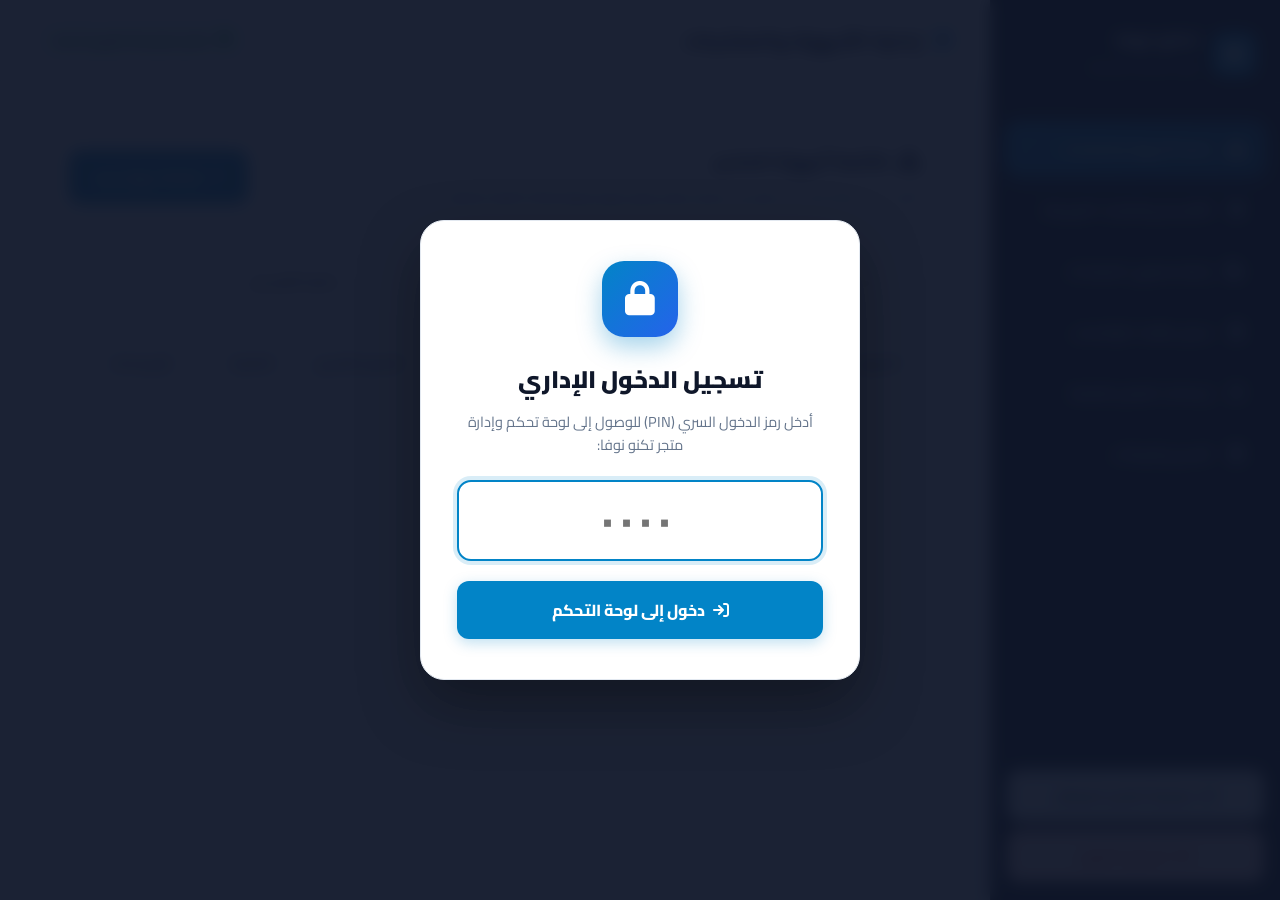
==== commit 9d70f150: "Comprehensive Admin Dashboard revamp: large typography, full homepage CMS, categories & wide banners" ====
--- a/admin/index.html
+++ b/admin/index.html
@@ -3,645 +3,1260 @@
 <head>
   <meta charset="UTF-8">
   <meta name="viewport" content="width=device-width, initial-scale=1.0">
-  <title>لوحة التحكم الشاملة | تكنو نوفا - Techno Nova Admin</title>
+  <title>لوحة التحكم الشاملة | متجر تكنو نوفا - Techno Nova</title>
+  <!-- Google Fonts: Cairo -->
+  <link rel="preconnect" href="https://fonts.googleapis.com">
+  <link rel="preconnect" href="https://fonts.gstatic.com" crossorigin>
+  <link href="https://fonts.googleapis.com/css2?family=Cairo:wght@400;600;700;800;900&display=swap" rel="stylesheet">
+  <!-- Font Awesome 6 Pro / Free -->
   <link rel="stylesheet" href="https://cdnjs.cloudflare.com/ajax/libs/font-awesome/6.5.1/css/all.min.css">
-  <link rel="stylesheet" href="https://fonts.googleapis.com/css2?family=Cairo:wght@400;600;700;800;900&display=swap">
+  
   <style>
     :root {
       --primary: #0284c7;
       --primary-hover: #0369a1;
-      --dark: #0f172a;
-      --dark-card: #1e293b;
-      --bg: #f8fafc;
+      --dark-sidebar: #090d16;
+      --dark-header: #0f172a;
+      --bg: #f1f5f9;
+      --card-bg: #ffffff;
       --border: #e2e8f0;
-      --text: #1e293b;
-      --muted: #64748b;
+      --border-focus: #0284c7;
+      --text-main: #0f172a;
+      --text-muted: #64748b;
       --success: #16a34a;
-      --danger: #ef4444;
-      --warning: #f59e0b;
-    }
+      --danger: #dc2626;
+      --warning: #d97706;
+      --font-cairo: 'Cairo', sans-serif;
+    }
+
     * { box-sizing: border-box; margin: 0; padding: 0; }
+    
     body {
-      font-family: 'Cairo', sans-serif;
+      font-family: var(--font-cairo);
+      font-size: 15.5px;
       direction: rtl;
       text-align: right;
       background: var(--bg);
-      color: var(--text);
+      color: var(--text-main);
       display: flex;
       min-height: 100vh;
+      -webkit-font-smoothing: antialiased;
     }
 
     /* Auth Overlay */
     .auth-overlay {
       position: fixed;
       top: 0; left: 0; width: 100vw; height: 100vh;
-      background: #090d16;
-      z-index: 9999;
+      background: rgba(15, 23, 42, 0.95);
+      backdrop-filter: blur(8px);
+      z-index: 99999;
       display: flex;
       align-items: center;
       justify-content: center;
       padding: 20px;
     }
     .auth-card {
-      background: #fff;
+      background: #ffffff;
+      border-radius: 24px;
+      padding: 40px 36px;
+      width: 100%;
+      max-width: 440px;
+      text-align: center;
+      box-shadow: 0 25px 60px rgba(0, 0, 0, 0.35);
+      border: 1px solid var(--border);
+    }
+    .auth-icon {
+      width: 76px;
+      height: 76px;
+      background: linear-gradient(135deg, #0284c7, #2563eb);
+      color: #ffffff;
+      border-radius: 22px;
+      display: flex;
+      align-items: center;
+      justify-content: center;
+      font-size: 34px;
+      margin: 0 auto 20px;
+      box-shadow: 0 10px 25px rgba(2, 132, 199, 0.35);
+    }
+    .auth-title { font-size: 24px; font-weight: 900; margin-bottom: 8px; color: var(--text-main); }
+    .auth-desc { font-size: 14.5px; color: var(--text-muted); margin-bottom: 24px; line-height: 1.6; }
+    .auth-pin-input {
+      width: 100%;
+      font-size: 26px;
+      font-weight: 800;
+      letter-spacing: 8px;
+      text-align: center;
+      padding: 14px;
+      border: 2.5px solid var(--border);
+      border-radius: 14px;
+      outline: none;
+      margin-bottom: 20px;
+      transition: all 0.25s;
+      font-family: inherit;
+    }
+    .auth-pin-input:focus { border-color: var(--primary); box-shadow: 0 0 0 4px rgba(2, 132, 199, 0.15); }
+
+    /* Sidebar Layout */
+    .admin-sidebar {
+      width: 290px;
+      background: var(--dark-sidebar);
+      color: #ffffff;
+      display: flex;
+      flex-direction: column;
+      flex-shrink: 0;
+      border-left: 1px solid rgba(255, 255, 255, 0.08);
+      position: sticky;
+      top: 0;
+      height: 100vh;
+      overflow-y: auto;
+      z-index: 100;
+    }
+    .sidebar-brand {
+      padding: 28px 24px 22px;
+      display: flex;
+      align-items: center;
+      gap: 14px;
+      border-bottom: 1px solid rgba(255, 255, 255, 0.08);
+    }
+    .sidebar-brand-icon {
+      width: 44px;
+      height: 44px;
+      background: linear-gradient(135deg, #0284c7, #0ea5e9);
+      border-radius: 12px;
+      display: flex;
+      align-items: center;
+      justify-content: center;
+      font-size: 22px;
+      color: #fff;
+    }
+    .sidebar-brand-text h2 { font-size: 19px; font-weight: 900; line-height: 1.2; color: #fff; }
+    .sidebar-brand-text span { font-size: 12px; color: #94a3b8; font-weight: 600; letter-spacing: 0.5px; }
+
+    .sidebar-menu { list-style: none; padding: 18px 14px; flex: 1; }
+    .sidebar-menu li { margin-bottom: 6px; }
+    .menu-btn {
+      width: 100%;
+      display: flex;
+      align-items: center;
+      gap: 12px;
+      padding: 13px 18px;
+      background: transparent;
+      border: none;
+      border-radius: 14px;
+      color: #cbd5e1;
+      font-size: 15px;
+      font-weight: 700;
+      cursor: pointer;
+      transition: all 0.2s ease;
+      font-family: inherit;
+      text-align: right;
+    }
+    .menu-btn i { font-size: 17px; width: 24px; text-align: center; color: #94a3b8; transition: color 0.2s; }
+    .menu-btn:hover { background: rgba(255, 255, 255, 0.07); color: #ffffff; }
+    .menu-btn:hover i { color: #38bdf8; }
+    .menu-btn.active {
+      background: linear-gradient(135deg, #0284c7, #0369a1);
+      color: #ffffff;
+      box-shadow: 0 6px 18px rgba(2, 132, 199, 0.35);
+    }
+    .menu-btn.active i { color: #ffffff; }
+
+    .sidebar-footer {
+      padding: 18px 16px;
+      border-top: 1px solid rgba(255, 255, 255, 0.08);
+      display: flex;
+      flex-direction: column;
+      gap: 8px;
+    }
+
+    /* Main Content Area */
+    .admin-main {
+      flex: 1;
+      display: flex;
+      flex-direction: column;
+      min-width: 0;
+      height: 100vh;
+      overflow-y: auto;
+    }
+    .admin-header {
+      background: #ffffff;
+      padding: 18px 36px;
+      display: flex;
+      align-items: center;
+      justify-content: space-between;
+      border-bottom: 1px solid var(--border);
+      position: sticky;
+      top: 0;
+      z-index: 90;
+      box-shadow: 0 2px 10px rgba(0, 0, 0, 0.02);
+    }
+    .admin-header-title { font-size: 22px; font-weight: 900; color: var(--text-main); display: flex; align-items: center; gap: 10px; }
+    .admin-header-badge {
+      display: inline-flex;
+      align-items: center;
+      gap: 8px;
+      padding: 8px 16px;
+      background: #ecfdf5;
+      color: #065f46;
+      border: 1px solid #a7f3d0;
+      border-radius: 50px;
+      font-size: 13.5px;
+      font-weight: 700;
+    }
+
+    .admin-body {
+      padding: 32px 36px;
+      flex: 1;
+    }
+
+    /* Cards & Form Components */
+    .card {
+      background: var(--card-bg);
       border-radius: 20px;
-      padding: 40px;
+      border: 1px solid var(--border);
+      box-shadow: 0 4px 20px rgba(15, 23, 42, 0.04);
+      padding: 28px 32px;
+      margin-bottom: 30px;
+    }
+    .card-header {
+      display: flex;
+      align-items: center;
+      justify-content: space-between;
+      margin-bottom: 24px;
+      padding-bottom: 16px;
+      border-bottom: 1.5px solid var(--border);
+    }
+    .card-title {
+      font-size: 20px;
+      font-weight: 900;
+      color: var(--text-main);
+      display: flex;
+      align-items: center;
+      gap: 10px;
+    }
+    .card-desc { font-size: 14.5px; color: var(--text-muted); margin-top: 4px; }
+
+    /* Form Fields */
+    .form-grid {
+      display: grid;
+      grid-template-columns: repeat(2, 1fr);
+      gap: 20px;
+    }
+    .form-grid-3 {
+      display: grid;
+      grid-template-columns: repeat(3, 1fr);
+      gap: 20px;
+    }
+    .form-group {
+      margin-bottom: 20px;
+    }
+    .form-group.full-width {
+      grid-column: 1 / -1;
+    }
+    label {
+      display: block;
+      font-size: 15px;
+      font-weight: 800;
+      color: #1e293b;
+      margin-bottom: 8px;
+    }
+    .form-control {
       width: 100%;
-      max-width: 420px;
-      text-align: center;
-      box-shadow: 0 25px 50px rgba(0,0,0,0.3);
-    }
-    .auth-card i {
-      font-size: 3rem;
-      color: var(--primary);
-      margin-bottom: 15px;
-    }
-    .pin-input {
-      letter-spacing: 12px;
-      font-size: 1.8rem;
-      text-align: center;
-      font-weight: 800;
-      width: 100%;
-      padding: 12px;
+      padding: 13px 16px;
+      font-size: 15px;
+      font-weight: 600;
+      color: var(--text-main);
+      background: #ffffff;
       border: 2px solid var(--border);
       border-radius: 12px;
-      margin: 20px 0;
       outline: none;
-    }
-    .pin-input:focus { border-color: var(--primary); }
-
-    /* Layout */
-    .admin-sidebar {
-      width: 270px;
-      background: var(--dark);
-      color: #cbd5e1;
-      display: flex;
-      flex-direction: column;
+      font-family: inherit;
+      transition: all 0.2s ease;
+    }
+    .form-control:focus {
+      border-color: var(--primary);
+      box-shadow: 0 0 0 3px rgba(2, 132, 199, 0.15);
+      background: #fcfdfe;
+    }
+    textarea.form-control {
+      resize: vertical;
+      min-height: 90px;
+      line-height: 1.6;
+    }
+    .form-help {
+      font-size: 13px;
+      color: var(--text-muted);
+      margin-top: 6px;
+      display: flex;
+      align-items: center;
+      gap: 6px;
+    }
+
+    /* Image Upload & Live Preview Component */
+    .image-picker-box {
+      background: #f8fafc;
+      border: 2px dashed #cbd5e1;
+      border-radius: 14px;
+      padding: 18px;
+      display: flex;
+      gap: 18px;
+      align-items: center;
+      transition: border-color 0.2s;
+    }
+    .image-picker-box:hover { border-color: var(--primary); }
+    .image-preview-thumb {
+      width: 110px;
+      height: 90px;
+      border-radius: 10px;
+      object-fit: contain;
+      background: #ffffff;
+      border: 1px solid var(--border);
+      padding: 4px;
       flex-shrink: 0;
     }
-    .sidebar-brand {
-      padding: 25px 20px;
-      border-bottom: 1px solid rgba(255,255,255,0.08);
-      display: flex;
-      align-items: center;
-      gap: 12px;
-      font-size: 1.3rem;
+    .image-preview-banner {
+      width: 180px;
+      height: 80px;
+      border-radius: 10px;
+      object-fit: cover;
+      background: #ffffff;
+      border: 1px solid var(--border);
+      flex-shrink: 0;
+    }
+    .image-picker-controls {
+      flex: 1;
+    }
+    .btn-file-upload {
+      display: inline-flex;
+      align-items: center;
+      gap: 8px;
+      background: #ffffff;
+      border: 1.5px solid var(--border);
+      padding: 9px 16px;
+      border-radius: 10px;
+      font-size: 13.5px;
+      font-weight: 700;
+      color: var(--text-main);
+      cursor: pointer;
+      transition: all 0.2s;
+      margin-top: 8px;
+    }
+    .btn-file-upload:hover {
+      background: #f1f5f9;
+      border-color: #94a3b8;
+    }
+
+    /* Buttons */
+    .btn {
+      display: inline-flex;
+      align-items: center;
+      justify-content: center;
+      gap: 8px;
+      padding: 12px 24px;
+      border-radius: 12px;
+      font-size: 15px;
       font-weight: 800;
-      color: #fff;
-    }
-    .sidebar-brand i { color: var(--primary); font-size: 1.5rem; }
-    .sidebar-menu {
-      list-style: none;
-      padding: 20px 10px;
-      flex-grow: 1;
-    }
-    .menu-btn {
-      width: 100%;
-      background: none;
+      cursor: pointer;
+      transition: all 0.25s ease;
+      font-family: inherit;
       border: none;
-      color: #94a3b8;
-      padding: 12px 16px;
+      text-decoration: none;
+    }
+    .btn-primary {
+      background: var(--primary);
+      color: #ffffff;
+      box-shadow: 0 4px 14px rgba(2, 132, 199, 0.25);
+    }
+    .btn-primary:hover {
+      background: var(--primary-hover);
+      transform: translateY(-1px);
+      box-shadow: 0 6px 18px rgba(2, 132, 199, 0.35);
+    }
+    .btn-success {
+      background: var(--success);
+      color: #ffffff;
+      box-shadow: 0 4px 14px rgba(22, 163, 74, 0.25);
+    }
+    .btn-success:hover {
+      background: #15803d;
+      transform: translateY(-1px);
+    }
+    .btn-secondary {
+      background: #f1f5f9;
+      color: #334155;
+      border: 1.5px solid #cbd5e1;
+    }
+    .btn-secondary:hover {
+      background: #e2e8f0;
+      color: #0f172a;
+    }
+    .btn-danger {
+      background: #fee2e2;
+      color: var(--danger);
+      border: 1px solid #fca5a5;
+    }
+    .btn-danger:hover {
+      background: var(--danger);
+      color: #ffffff;
+    }
+
+    /* Sub Tabs (for CMS & Pages) */
+    .cms-tabs-bar {
+      display: flex;
+      gap: 8px;
+      overflow-x: auto;
+      padding-bottom: 12px;
+      margin-bottom: 24px;
+      border-bottom: 2px solid var(--border);
+    }
+    .cms-tab-btn {
+      display: inline-flex;
+      align-items: center;
+      gap: 8px;
+      padding: 11px 20px;
+      background: #ffffff;
+      border: 1.5px solid var(--border);
       border-radius: 12px;
-      display: flex;
-      align-items: center;
-      gap: 12px;
-      font-size: 0.95rem;
+      font-size: 14.5px;
       font-weight: 700;
+      color: var(--text-muted);
       cursor: pointer;
-      margin-bottom: 6px;
-      text-align: right;
-      transition: 0.2s;
-    }
-    .menu-btn:hover, .menu-btn.active {
-      background: rgba(2, 132, 199, 0.15);
-      color: #38bdf8;
-    }
-    .sidebar-footer {
-      padding: 20px;
-      border-top: 1px solid rgba(255,255,255,0.08);
-    }
-
-    .admin-main {
-      flex-grow: 1;
-      display: flex;
-      flex-direction: column;
-      height: 100vh;
-      overflow-y: auto;
-    }
-    .admin-topbar {
-      background: #fff;
-      border-bottom: 1px solid var(--border);
-      padding: 18px 35px;
-      display: flex;
-      justify-content: space-between;
-      align-items: center;
-    }
-    .admin-body {
-      padding: 35px;
-      flex-grow: 1;
-    }
-
-    .card {
-      background: #fff;
-      border-radius: 20px;
+      transition: all 0.2s ease;
+      white-space: nowrap;
+      font-family: inherit;
+    }
+    .cms-tab-btn:hover { color: var(--primary); border-color: var(--primary); }
+    .cms-tab-btn.active {
+      background: var(--primary);
+      border-color: var(--primary);
+      color: #ffffff;
+      box-shadow: 0 4px 12px rgba(2, 132, 199, 0.25);
+    }
+
+    /* Tables */
+    .table-container {
+      overflow-x: auto;
       border: 1px solid var(--border);
-      padding: 30px;
-      margin-bottom: 25px;
-      box-shadow: 0 4px 20px rgba(15,23,42,0.04);
-    }
-    .card-header {
-      display: flex;
-      justify-content: space-between;
-      align-items: center;
-      margin-bottom: 25px;
-      padding-bottom: 15px;
-      border-bottom: 1px solid var(--border);
-    }
-    .card-title {
-      font-size: 1.3rem;
-      font-weight: 800;
-      color: var(--dark);
-    }
-
-    /* Sub Tabs inside CMS */
-    .cms-subtabs {
-      display: flex;
-      gap: 10px;
-      margin-bottom: 25px;
-      border-bottom: 2px solid #f1f5f9;
-      padding-bottom: 12px;
-    }
-    .subtab-btn {
-      background: none;
-      border: none;
-      font-weight: 700;
-      font-size: 0.95rem;
-      color: var(--muted);
-      padding: 8px 16px;
-      border-radius: 8px;
-      cursor: pointer;
-      transition: 0.2s;
-    }
-    .subtab-btn.active {
-      background: #e0f2fe;
-      color: var(--primary);
-    }
-
-    /* Buttons & Forms */
-    .btn {
-      padding: 10px 22px;
-      border-radius: 12px;
-      font-weight: 700;
-      font-size: 0.9rem;
-      cursor: pointer;
-      border: none;
-      display: inline-flex;
-      align-items: center;
-      gap: 8px;
-      transition: 0.2s;
-    }
-    .btn-primary { background: var(--primary); color: #fff; }
-    .btn-primary:hover { background: var(--primary-hover); }
-    .btn-success { background: var(--success); color: #fff; }
-    .btn-danger { background: var(--danger); color: #fff; }
-    .btn-secondary { background: #e2e8f0; color: #334155; }
-
-    /* Tables */
-    .admin-table {
+      border-radius: 16px;
+      background: #ffffff;
+    }
+    table {
       width: 100%;
       border-collapse: collapse;
-    }
-    .admin-table th, .admin-table td {
-      padding: 14px 18px;
+      text-align: right;
+    }
+    th {
+      background: #f8fafc;
+      padding: 16px 20px;
+      font-size: 14.5px;
+      font-weight: 800;
+      color: #475569;
+      border-bottom: 1.5px solid var(--border);
+    }
+    td {
+      padding: 16px 20px;
+      font-size: 14.5px;
+      font-weight: 600;
       border-bottom: 1px solid var(--border);
-      font-size: 0.92rem;
-      text-align: right;
-    }
-    .admin-table th {
-      background: #f8fafc;
+      vertical-align: middle;
+    }
+    tr:last-child td { border-bottom: none; }
+    tr:hover td { background: #fcfdfe; }
+
+    /* Category Cards Grid */
+    .cat-mgmt-grid {
+      display: grid;
+      grid-template-columns: repeat(auto-fill, minmax(320px, 1fr));
+      gap: 20px;
+      margin-top: 14px;
+    }
+    .cat-mgmt-card {
+      background: #ffffff;
+      border: 1.5px solid var(--border);
+      border-radius: 18px;
+      overflow: hidden;
+      box-shadow: 0 2px 10px rgba(0,0,0,0.02);
+      transition: all 0.25s;
+      display: flex;
+      flex-direction: column;
+    }
+    .cat-mgmt-card:hover {
+      border-color: var(--primary);
+      box-shadow: 0 8px 24px rgba(2, 132, 199, 0.12);
+      transform: translateY(-2px);
+    }
+    .cat-mgmt-banner-preview {
+      height: 120px;
+      width: 100%;
+      object-fit: cover;
+      background: #0f172a;
+    }
+    .cat-mgmt-body {
+      padding: 18px 20px;
+      flex: 1;
+      display: flex;
+      flex-direction: column;
+      justify-content: space-between;
+    }
+    .cat-mgmt-title {
+      font-size: 17px;
       font-weight: 800;
-      color: var(--muted);
-    }
-    .prod-thumb-sm {
-      width: 52px;
-      height: 52px;
-      border-radius: 10px;
-      object-fit: cover;
-      background: #f1f5f9;
-      border: 1px solid #e2e8f0;
-    }
-
-    .form-group {
-      margin-bottom: 20px;
-    }
-    .form-group label {
-      display: block;
-      font-weight: 700;
-      font-size: 0.9rem;
-      margin-bottom: 8px;
-      color: var(--dark);
-    }
-    .form-control {
-      width: 100%;
-      padding: 12px 16px;
-      border: 1px solid var(--border);
-      border-radius: 10px;
-      font-size: 0.95rem;
-      font-family: inherit;
-      outline: none;
-      transition: 0.2s;
-    }
-    .form-control:focus { border-color: var(--primary); box-shadow: 0 0 0 3px rgba(2,132,199,0.15); }
+      color: var(--text-main);
+      display: flex;
+      align-items: center;
+      gap: 8px;
+      margin-bottom: 6px;
+    }
 
     /* Modal */
     .modal-overlay {
       position: fixed;
-      top: 0; left: 0; width: 100vw; height: 100vh;
-      background: rgba(15,23,42,0.6);
+      inset: 0;
+      background: rgba(15, 23, 42, 0.7);
       backdrop-filter: blur(4px);
-      z-index: 2000;
+      z-index: 9999;
       display: none;
       align-items: center;
       justify-content: center;
       padding: 20px;
     }
     .modal-overlay.active { display: flex; }
-    .modal-box {
-      background: #fff;
-      border-radius: 20px;
-      max-width: 720px;
+    .modal-card {
+      background: #ffffff;
+      border-radius: 24px;
       width: 100%;
+      max-width: 680px;
       max-height: 90vh;
       overflow-y: auto;
-      padding: 35px;
-      position: relative;
+      box-shadow: 0 25px 50px rgba(0,0,0,0.25);
+      border: 1px solid var(--border);
+    }
+    .modal-header {
+      padding: 22px 28px;
+      border-bottom: 1.5px solid var(--border);
+      display: flex;
+      align-items: center;
+      justify-content: space-between;
+      position: sticky;
+      top: 0;
+      background: #ffffff;
+      z-index: 10;
+    }
+    .modal-body { padding: 26px 28px; }
+    .modal-footer {
+      padding: 18px 28px;
+      border-top: 1.5px solid var(--border);
+      display: flex;
+      justify-content: flex-end;
+      gap: 12px;
+      background: #f8fafc;
+      border-radius: 0 0 24px 24px;
+    }
+
+    /* Toast Notification */
+    .toast-box {
+      position: fixed;
+      bottom: 28px;
+      left: 28px;
+      background: #0f172a;
+      color: #ffffff;
+      padding: 16px 24px;
+      border-radius: 16px;
+      display: flex;
+      align-items: center;
+      gap: 14px;
+      font-size: 15px;
+      font-weight: 700;
+      box-shadow: 0 12px 30px rgba(0,0,0,0.25);
+      border: 1px solid rgba(255,255,255,0.15);
+      z-index: 999999;
+      opacity: 0;
+      transform: translateY(20px);
+      transition: all 0.3s cubic-bezier(0.16, 1, 0.3, 1);
+      pointer-events: none;
+    }
+    .toast-box.show { opacity: 1; transform: translateY(0); pointer-events: auto; }
+
+    @media (max-width: 1024px) {
+      .admin-sidebar { width: 80px; }
+      .sidebar-brand-text, .menu-btn span, .sidebar-footer span { display: none; }
+      .sidebar-brand { justify-content: center; padding: 20px 0; }
+      .menu-btn { justify-content: center; padding: 16px 0; }
+      .admin-header { padding: 16px 20px; }
+      .admin-body { padding: 20px; }
+      .form-grid, .form-grid-3 { grid-template-columns: 1fr; }
     }
   </style>
 </head>
 <body>
 
-  <!-- PIN Authentication Screen -->
-  <div class="auth-overlay" id="authScreen">
+  <!-- AUTHENTICATION SCREEN OVERLAY -->
+  <div id="authScreen" class="auth-overlay">
     <div class="auth-card">
-      <i class="fa-solid fa-shield-halved"></i>
-      <h2 style="font-weight: 900; font-size: 1.6rem; margin-bottom: 6px; color:#0f172a;">لوحة تحكم تكنو نوفا</h2>
-      <p style="color: #64748b; font-size: 0.9rem;">الرجاء إدخال رمز الأمان (PIN) للدخول وإدارة النظام</p>
-      
+      <div class="auth-icon"><i class="fa-solid fa-lock"></i></div>
+      <h1 class="auth-title">تسجيل الدخول الإداري</h1>
+      <p class="auth-desc">أدخل رمز الدخول السري (PIN) للوصول إلى لوحة تحكم وإدارة متجر تكنو نوفا:</p>
       <form onsubmit="handleAuth(event)">
-        <input type="password" id="pinInput" class="pin-input" maxlength="6" placeholder="••••" required autofocus>
-        <button type="submit" class="btn btn-primary" style="width: 100%; padding: 14px; font-size: 1.05rem; justify-content: center;">
-          <i class="fa-solid fa-unlock-keyhole"></i> تسجيل الدخول
+        <input type="password" id="pinInput" class="auth-pin-input" maxlength="6" placeholder="••••" autofocus required>
+        <button type="submit" class="btn btn-primary" style="width: 100%; padding: 14px; font-size: 16px;">
+          <i class="fa-solid fa-arrow-right-to-bracket"></i> دخول إلى لوحة التحكم
         </button>
       </form>
-      <div style="margin-top: 15px; font-size: 0.85rem; color: #94a3b8;">
-        رمز المرور الافتراضي: <code>1234</code>
+      <div id="authError" style="color: var(--danger); font-size: 13.5px; font-weight: 700; margin-top: 14px; display: none;">
+        <i class="fa-solid fa-circle-exclamation"></i> رمز الدخول غير صحيح، يرجى المحاولة مجدداً.
       </div>
     </div>
   </div>
 
-  <!-- Sidebar -->
+  <!-- ADMIN SIDEBAR -->
   <aside class="admin-sidebar">
     <div class="sidebar-brand">
-      <i class="fa-solid fa-microchip"></i>
-      <span>تكنو نوفا | Admin</span>
+      <div class="sidebar-brand-icon"><i class="fa-solid fa-microchip"></i></div>
+      <div class="sidebar-brand-text">
+        <h2>تكنو نوفا</h2>
+        <span>لوحة الإدارة الشاملة</span>
+      </div>
     </div>
 
     <ul class="sidebar-menu">
       <li>
-        <button class="menu-btn active" onclick="switchTab('productsTab')">
-          <i class="fa-solid fa-cubes"></i> إدارة الأجهزة والمنتجات
+        <button class="menu-btn active" onclick="switchMainTab('productsTab', this)">
+          <i class="fa-solid fa-boxes-stacked"></i>
+          <span>إدارة الأجهزة والمنتجات</span>
         </button>
       </li>
       <li>
-        <button class="menu-btn" onclick="switchTab('cmsTab')">
-          <i class="fa-solid fa-file-pen"></i> إدارة محتوى الصفحات
+        <button class="menu-btn" onclick="switchMainTab('categoriesTab', this)">
+          <i class="fa-solid fa-layer-group"></i>
+          <span>الأقسام والبانرات العريضة</span>
         </button>
       </li>
       <li>
-        <button class="menu-btn" onclick="switchTab('ordersTab')">
-          <i class="fa-solid fa-receipt"></i> الطلبات الواردة
+        <button class="menu-btn" onclick="switchMainTab('cmsTab', this)">
+          <i class="fa-solid fa-file-pen"></i>
+          <span>إدارة محتوى الصفحات</span>
         </button>
       </li>
       <li>
-        <button class="menu-btn" onclick="switchTab('settingsTab')">
-          <i class="fa-solid fa-sliders"></i> إعدادات المتجر والواتساب
+        <button class="menu-btn" onclick="switchMainTab('ordersTab', this)">
+          <i class="fa-solid fa-receipt"></i>
+          <span>سجل طلبات الواتساب</span>
         </button>
       </li>
       <li>
-        <button class="menu-btn" onclick="switchTab('backupTab')">
-          <i class="fa-solid fa-database"></i> النسخ الاحتياطي
+        <button class="menu-btn" onclick="switchMainTab('settingsTab', this)">
+          <i class="fa-solid fa-sliders"></i>
+          <span>إعدادات المتجر العامة</span>
+        </button>
+      </li>
+      <li>
+        <button class="menu-btn" onclick="switchMainTab('backupTab', this)">
+          <i class="fa-solid fa-database"></i>
+          <span>النسخ والبيانات</span>
         </button>
       </li>
     </ul>
 
     <div class="sidebar-footer">
-      <a href="../index.html" target="_blank" class="btn btn-secondary" style="width: 100%; justify-content: center; margin-bottom: 10px;">
-        <i class="fa-solid fa-arrow-up-right-from-square"></i> معاينة المتجر
+      <a href="../index.html" target="_blank" class="btn btn-secondary" style="width: 100%; font-size: 14px;">
+        <i class="fa-solid fa-arrow-up-right-from-square"></i>
+        <span>معاينة المتجر المباشر</span>
       </a>
-      <button onclick="logoutAdmin()" class="btn btn-danger" style="width: 100%; justify-content: center;">
-        <i class="fa-solid fa-right-from-bracket"></i> تسجيل الخروج
+      <button onclick="logoutAdmin()" class="btn btn-danger" style="width: 100%; font-size: 14px;">
+        <i class="fa-solid fa-right-from-bracket"></i>
+        <span>تسجيل الخروج</span>
       </button>
     </div>
   </aside>
 
-  <!-- Main Content Area -->
+  <!-- ADMIN MAIN CONTENT -->
   <main class="admin-main">
-    <header class="admin-topbar">
-      <div>
-        <h3 id="currentTabTitle" style="font-size: 1.35rem; font-weight: 800; color: #0f172a;">إدارة الأجهزة والمنتجات</h3>
+    <header class="admin-header">
+      <div class="admin-header-title">
+        <i class="fa-solid fa-sliders" style="color: var(--primary);"></i>
+        <span id="currentSectionTitle">إدارة الأجهزة والمنتجات</span>
       </div>
-      <div style="display: flex; gap: 15px; align-items: center;">
-        <span style="font-size: 0.9rem; color: #64748b;">رقم استقبال الطلبات: <strong style="color: #0284c7;">01027093535</strong></span>
-        <span style="background:#dcfce7; color:#16a34a; font-weight:700; font-size:0.8rem; padding:4px 10px; border-radius:20px;">متصل بالواتساب</span>
+      <div class="admin-header-badge">
+        <i class="fa-solid fa-circle-check" style="color: var(--success);"></i>
+        <span>نظام المزامنة الفورية نشط</span>
       </div>
     </header>
 
     <div class="admin-body">
 
-      <!-- 1. Products Tab -->
-      <div id="productsTab" class="tab-content">
+      <!-- ================= 1. PRODUCTS TAB ================= -->
+      <section id="productsTab" class="tab-pane">
         <div class="card">
           <div class="card-header">
-            <div class="card-title"><i class="fa-solid fa-boxes-stacked"></i> أجهزة المتجر المسجلة (<span id="prodsCount">0</span>)</div>
-            <button class="btn btn-primary" onclick="openAddProductModal()">
-              <i class="fa-solid fa-plus-circle"></i> إضافة جهاز جديد
+            <div>
+              <h3 class="card-title"><i class="fa-solid fa-boxes-stacked"></i> قائمة أجهزة المتجر</h3>
+              <p class="card-desc">أضف، عدل، أو احذف أي منتج في متجرك وقم برفع صوره ومواصفاته الفنية مباشرة.</p>
+            </div>
+            <button onclick="openAddProductModal()" class="btn btn-primary">
+              <i class="fa-solid fa-plus"></i> إضافة جهاز جديد
             </button>
           </div>
 
-          <div style="overflow-x: auto;">
-            <table class="admin-table">
+          <!-- Filter & Search Bar -->
+          <div style="display: flex; gap: 14px; margin-bottom: 20px; flex-wrap: wrap;">
+            <input type="text" id="prodSearchInput" class="form-control" style="flex: 2; min-width: 260px;" placeholder="بحث باسم الجهاز أو الموديل..." onkeyup="filterAdminProducts()">
+            <select id="prodCategoryFilter" class="form-control" style="flex: 1; min-width: 180px;" onchange="filterAdminProducts()">
+              <option value="all">كافة الأقسام</option>
+              <option value="watches">ساعات ذكية</option>
+              <option value="audio">سماعات وصوتيات</option>
+              <option value="chargers">شواحن MagSafe</option>
+              <option value="drones">درون 4K</option>
+              <option value="home">أجهزة منزل ذكي</option>
+            </select>
+          </div>
+
+          <!-- Products Table -->
+          <div class="table-container">
+            <table>
               <thead>
                 <tr>
-                  <th>الصورة</th>
-                  <th>اسم الجهاز</th>
+                  <th style="width: 80px;">الصورة</th>
+                  <th>اسم الجهاز والمواصفات</th>
                   <th>القسم</th>
-                  <th>السعر</th>
-                  <th>السعر السابق</th>
+                  <th>السعر الحالي</th>
+                  <th>السعر القديم</th>
                   <th>الشارة</th>
-                  <th>رابط الصفحة</th>
-                  <th>إجراءات</th>
+                  <th style="width: 140px; text-align: center;">الإجراءات</th>
                 </tr>
               </thead>
-              <tbody id="productsTableBody"></tbody>
+              <tbody id="productsTableBody">
+                <!-- Rendered dynamically -->
+              </tbody>
             </table>
           </div>
         </div>
-      </div>
-
-      <!-- 2. Multi-Page CMS Tab -->
-      <div id="cmsTab" class="tab-content" style="display: none;">
+      </section>
+
+      <!-- ================= 2. CATEGORIES & WIDE BANNERS TAB ================= -->
+      <section id="categoriesTab" class="tab-pane" style="display: none;">
         <div class="card">
           <div class="card-header">
-            <div class="card-title"><i class="fa-solid fa-pen-to-square"></i> تخصيص وتعديل محتوى الصفحات</div>
-          </div>
-
-          <!-- Sub Tabs for CMS -->
-          <div class="cms-subtabs">
-            <button class="subtab-btn active" onclick="switchCmsSubTab('cmsHomeTab')">الصفحة الرئيسية</button>
-            <button class="subtab-btn" onclick="switchCmsSubTab('cmsAboutTab')">صفحة من نحن</button>
-            <button class="subtab-btn" onclick="switchCmsSubTab('cmsContactTab')">صفحة اتصل بنا</button>
-          </div>
-
-          <!-- Home CMS -->
-          <div id="cmsHomeTab" class="cms-subcontent">
+            <div>
+              <h3 class="card-title"><i class="fa-solid fa-layer-group"></i> الأقسام والبانرات العريضة للمتجر</h3>
+              <p class="card-desc">تحكم بالصور العريضة (Wide Banners) للأقسام، عناوينها، وأوصافها الترويجية التي تظهر للعملاء.</p>
+            </div>
+            <button onclick="openAddCategoryModal()" class="btn btn-primary">
+              <i class="fa-solid fa-folder-plus"></i> إضافة قسم جديد
+            </button>
+          </div>
+
+          <div class="cat-mgmt-grid" id="categoriesGridContainer">
+            <!-- Rendered dynamically -->
+          </div>
+        </div>
+      </section>
+
+      <!-- ================= 3. PAGES CMS TAB ================= -->
+      <section id="cmsTab" class="tab-pane" style="display: none;">
+        <div class="card">
+          <div class="card-header">
+            <div>
+              <h3 class="card-title"><i class="fa-solid fa-file-pen"></i> إدارة وتخصيص محتوى الصفحات</h3>
+              <p class="card-desc">تحكم كامل بجميع نصوص، صور، وبانرات صفحات الموقع (الرئيسية، صفحة المنتج، من نحن، اتصل بنا).</p>
+            </div>
+          </div>
+
+          <!-- CMS Subtabs Navigation -->
+          <div class="cms-tabs-bar">
+            <button class="cms-tab-btn active" onclick="switchCmsSubTab('cmsHomeTab', this)">
+              <i class="fa-solid fa-house"></i> الصفحة الرئيسية
+            </button>
+            <button class="cms-tab-btn" onclick="switchCmsSubTab('cmsProductTab', this)">
+              <i class="fa-solid fa-cart-shopping"></i> صفحة المنتج العامة
+            </button>
+            <button class="cms-tab-btn" onclick="switchCmsSubTab('cmsAboutTab', this)">
+              <i class="fa-solid fa-circle-info"></i> صفحة من نحن
+            </button>
+            <button class="cms-tab-btn" onclick="switchCmsSubTab('cmsContactTab', this)">
+              <i class="fa-solid fa-headset"></i> صفحة اتصل بنا
+            </button>
+          </div>
+
+          <!-- 3.1 HOME PAGE CMS -->
+          <div id="cmsHomeTab" class="cms-subpane">
             <form onsubmit="saveHomeCMS(event)">
-              <div class="form-group">
-                <label>عنوان البانر الرئيسي (Hero Title)</label>
-                <input type="text" id="cmsHeroTitle" class="form-control" required>
-              </div>
-              <div class="form-group">
-                <label>شارة العرض الترويجية (Hero Badge)</label>
-                <input type="text" id="cmsHeroBadge" class="form-control" required>
-              </div>
-              <div class="form-group">
-                <label>الوصف الترويجي في البانر (Hero Subtitle)</label>
-                <textarea id="cmsHeroSubtitle" class="form-control" rows="3" required></textarea>
-              </div>
-              <button type="submit" class="btn btn-success">
-                <i class="fa-solid fa-floppy-disk"></i> حفظ نصوص الصفحة الرئيسية
+              
+              <!-- Hero Showcase -->
+              <div style="background: #f8fafc; border: 1.5px solid var(--border); border-radius: 16px; padding: 22px; margin-bottom: 24px;">
+                <h4 style="font-size: 18px; font-weight: 900; color: var(--primary); margin-bottom: 16px; display: flex; align-items: center; gap: 8px;">
+                  <i class="fa-solid fa-star"></i> البانر الرئيسي في أعلى الصفحة الرئيسية (Hero Showcase)
+                </h4>
+                
+                <div class="form-grid">
+                  <div class="form-group full-width">
+                    <label>عنوان البانر الرئيسي (Hero Title)</label>
+                    <input type="text" id="cmsHeroTitle" class="form-control" required>
+                  </div>
+                  <div class="form-group">
+                    <label>شارة العرض الترويجية (Hero Badge)</label>
+                    <input type="text" id="cmsHeroBadge" class="form-control" required>
+                  </div>
+                  <div class="form-group">
+                    <label>نص زر الدعوة للعمل (CTA Button Text)</label>
+                    <input type="text" id="cmsHeroBtnText" class="form-control">
+                  </div>
+                  <div class="form-group full-width">
+                    <label>الوصف الترويجي في البانر (Hero Subtitle)</label>
+                    <textarea id="cmsHeroSubtitle" class="form-control" rows="3" required></textarea>
+                  </div>
+
+                  <!-- Hero Image Picker with Live Preview -->
+                  <div class="form-group full-width">
+                    <label>صورة البانر الرئيسي (Hero Banner Image)</label>
+                    <div class="image-picker-box">
+                      <img id="cmsHeroImgPreview" class="image-preview-banner" src="../images/hero_banner.jpg" alt="معاينة البانر">
+                      <div class="image-picker-controls">
+                        <input type="text" id="cmsHeroImage" class="form-control" placeholder="مسار الصورة مثل: images/hero_banner.jpg" oninput="document.getElementById('cmsHeroImgPreview').src=this.value;">
+                        <label class="btn-file-upload">
+                          <i class="fa-solid fa-arrow-up-from-bracket"></i>
+                          <span>رفع صورة بانر جديدة من جهازك</span>
+                          <input type="file" accept="image/*" style="display:none;" onchange="handleFileToInput(this, 'cmsHeroImage', 'cmsHeroImgPreview')">
+                        </label>
+                      </div>
+                    </div>
+                  </div>
+                </div>
+              </div>
+
+              <!-- Trust Features -->
+              <div style="background: #f8fafc; border: 1.5px solid var(--border); border-radius: 16px; padding: 22px; margin-bottom: 24px;">
+                <h4 style="font-size: 18px; font-weight: 900; color: var(--primary); margin-bottom: 16px; display: flex; align-items: center; gap: 8px;">
+                  <i class="fa-solid fa-shield-halved"></i> ميزات المتجر الموثوقة الأربعة (Trust Badges)
+                </h4>
+                <div class="form-grid">
+                  <div class="form-group">
+                    <label>الميزة 1: العنوان</label>
+                    <input type="text" id="cmsTrust1Title" class="form-control">
+                    <label style="margin-top:6px;">الوصف</label>
+                    <input type="text" id="cmsTrust1Desc" class="form-control">
+                  </div>
+                  <div class="form-group">
+                    <label>الميزة 2: العنوان</label>
+                    <input type="text" id="cmsTrust2Title" class="form-control">
+                    <label style="margin-top:6px;">الوصف</label>
+                    <input type="text" id="cmsTrust2Desc" class="form-control">
+                  </div>
+                  <div class="form-group">
+                    <label>الميزة 3: العنوان</label>
+                    <input type="text" id="cmsTrust3Title" class="form-control">
+                    <label style="margin-top:6px;">الوصف</label>
+                    <input type="text" id="cmsTrust3Desc" class="form-control">
+                  </div>
+                  <div class="form-group">
+                    <label>الميزة 4: العنوان</label>
+                    <input type="text" id="cmsTrust4Title" class="form-control">
+                    <label style="margin-top:6px;">الوصف</label>
+                    <input type="text" id="cmsTrust4Desc" class="form-control">
+                  </div>
+                </div>
+              </div>
+
+              <!-- Spotlight Showcase -->
+              <div style="background: #f8fafc; border: 1.5px solid var(--border); border-radius: 16px; padding: 22px; margin-bottom: 24px;">
+                <h4 style="font-size: 18px; font-weight: 900; color: var(--primary); margin-bottom: 16px; display: flex; align-items: center; gap: 8px;">
+                  <i class="fa-solid fa-bolt"></i> قسم الجهاز المميز سبوتلايت (Spotlight Showcase)
+                </h4>
+                <div class="form-grid">
+                  <div class="form-group full-width">
+                    <label>عنوان الجهاز المميز</label>
+                    <input type="text" id="cmsSpotlightTitle" class="form-control">
+                  </div>
+                  <div class="form-group">
+                    <label>شارة الجهاز (Spotlight Badge)</label>
+                    <input type="text" id="cmsSpotlightBadge" class="form-control">
+                  </div>
+                  <div class="form-group">
+                    <label>السعر المخفض (ر.س)</label>
+                    <input type="number" id="cmsSpotlightPrice" class="form-control">
+                  </div>
+                  <div class="form-group full-width">
+                    <label>الوصف الترويجي للجهاز المميز</label>
+                    <textarea id="cmsSpotlightSubtitle" class="form-control" rows="2"></textarea>
+                  </div>
+                  <div class="form-group full-width">
+                    <label>صورة الجهاز المميز (Spotlight Image)</label>
+                    <div class="image-picker-box">
+                      <img id="cmsSpotlightImgPreview" class="image-preview-thumb" src="../images/prod_smart_drone.jpg" alt="معاينة الصورة">
+                      <div class="image-picker-controls">
+                        <input type="text" id="cmsSpotlightImage" class="form-control" placeholder="مسار الصورة مثل: images/prod_smart_drone.jpg" oninput="document.getElementById('cmsSpotlightImgPreview').src=this.value;">
+                        <label class="btn-file-upload">
+                          <i class="fa-solid fa-arrow-up-from-bracket"></i>
+                          <span>رفع صورة جديدة من جهازك</span>
+                          <input type="file" accept="image/*" style="display:none;" onchange="handleFileToInput(this, 'cmsSpotlightImage', 'cmsSpotlightImgPreview')">
+                        </label>
+                      </div>
+                    </div>
+                  </div>
+                </div>
+              </div>
+
+              <button type="submit" class="btn btn-success" style="font-size: 16px; padding: 14px 28px;">
+                <i class="fa-solid fa-floppy-disk"></i> حفظ كافة تعديلات الصفحة الرئيسية
               </button>
             </form>
           </div>
 
-          <!-- About CMS -->
-          <div id="cmsAboutTab" class="cms-subcontent" style="display:none;">
-            <form onsubmit="saveAboutCMS(event)">
-              <div class="form-group">
-                <label>عنوان صفحة من نحن</label>
-                <input type="text" id="cmsAboutTitle" class="form-control" required>
-              </div>
-              <div class="form-group">
-                <label>الوصف الرئيسي (Subtitle)</label>
-                <input type="text" id="cmsAboutSub" class="form-control" required>
-              </div>
-              <div class="form-group">
-                <label>قصة المتجر ورؤيته (Story)</label>
-                <textarea id="cmsAboutStory" class="form-control" rows="4" required></textarea>
-              </div>
-              <div class="form-group">
-                <label>رسالتنا وقيمنا (Mission)</label>
-                <textarea id="cmsAboutMission" class="form-control" rows="3" required></textarea>
-              </div>
-              <button type="submit" class="btn btn-success">
-                <i class="fa-solid fa-floppy-disk"></i> حفظ بيانات صفحة من نحن
+          <!-- 3.2 PRODUCT PAGE CMS -->
+          <div id="cmsProductTab" class="cms-subpane" style="display: none;">
+            <form onsubmit="saveProductPageCMS(event)">
+              <div style="background: #f8fafc; border: 1.5px solid var(--border); border-radius: 16px; padding: 22px; margin-bottom: 24px;">
+                <h4 style="font-size: 18px; font-weight: 900; color: var(--primary); margin-bottom: 16px; display: flex; align-items: center; gap: 8px;">
+                  <i class="fa-solid fa-truck-ramp-box"></i> شارات وضمانات صفحة المنتج
+                </h4>
+                <div class="form-grid">
+                  <div class="form-group">
+                    <label>شارة الشحن السريع</label>
+                    <input type="text" id="cmsProdDelivery" class="form-control">
+                  </div>
+                  <div class="form-group">
+                    <label>شارة الضمان المعتمد</label>
+                    <input type="text" id="cmsProdWarranty" class="form-control">
+                  </div>
+                  <div class="form-group">
+                    <label>شارة الاسترجاع والاستبدال</label>
+                    <input type="text" id="cmsProdReturn" class="form-control">
+                  </div>
+                  <div class="form-group">
+                    <label>شارة المنتج الأصلي</label>
+                    <input type="text" id="cmsProdAuthentic" class="form-control">
+                  </div>
+                  <div class="form-group full-width">
+                    <label>ملاحظة استشارة الشراء عبر واتساب</label>
+                    <textarea id="cmsProdWaNote" class="form-control" rows="2"></textarea>
+                  </div>
+                </div>
+              </div>
+              <button type="submit" class="btn btn-success" style="font-size: 16px; padding: 14px 28px;">
+                <i class="fa-solid fa-floppy-disk"></i> حفظ إعدادات صفحة المنتج
               </button>
             </form>
           </div>
 
-          <!-- Contact CMS -->
-          <div id="cmsContactTab" class="cms-subcontent" style="display:none;">
+          <!-- 3.3 ABOUT US CMS -->
+          <div id="cmsAboutTab" class="cms-subpane" style="display: none;">
+            <form onsubmit="saveAboutCMS(event)">
+              <div class="form-grid">
+                <div class="form-group full-width">
+                  <label>عنوان صفحة من نحن الرئيسي</label>
+                  <input type="text" id="cmsAboutTitle" class="form-control" required>
+                </div>
+                <div class="form-group full-width">
+                  <label>الوصف الفرعي (Subtitle)</label>
+                  <input type="text" id="cmsAboutSub" class="form-control" required>
+                </div>
+                <div class="form-group full-width">
+                  <label>قصة المتجر وتاريخه (Store Story)</label>
+                  <textarea id="cmsAboutStory" class="form-control" rows="4" required></textarea>
+                </div>
+                <div class="form-group full-width">
+                  <label>رسالتنا وقيمنا (Mission & Values)</label>
+                  <textarea id="cmsAboutMission" class="form-control" rows="3" required></textarea>
+                </div>
+                <div class="form-group full-width">
+                  <label>صورة بانر صفحة من نحن (About Banner Image)</label>
+                  <div class="image-picker-box">
+                    <img id="cmsAboutImgPreview" class="image-preview-banner" src="../images/hero_banner.jpg" alt="معاينة البانر">
+                    <div class="image-picker-controls">
+                      <input type="text" id="cmsAboutImage" class="form-control" placeholder="مسار الصورة مثل: images/hero_banner.jpg" oninput="document.getElementById('cmsAboutImgPreview').src=this.value;">
+                      <label class="btn-file-upload">
+                        <i class="fa-solid fa-arrow-up-from-bracket"></i>
+                        <span>رفع صورة جديدة لصفحة من نحن</span>
+                        <input type="file" accept="image/*" style="display:none;" onchange="handleFileToInput(this, 'cmsAboutImage', 'cmsAboutImgPreview')">
+                      </label>
+                    </div>
+                  </div>
+                </div>
+              </div>
+              <button type="submit" class="btn btn-success" style="font-size: 16px; padding: 14px 28px;">
+                <i class="fa-solid fa-floppy-disk"></i> حفظ محتوى صفحة من نحن
+              </button>
+            </form>
+          </div>
+
+          <!-- 3.4 CONTACT US CMS -->
+          <div id="cmsContactTab" class="cms-subpane" style="display: none;">
             <form onsubmit="saveContactCMS(event)">
-              <div style="display:grid; grid-template-columns:1fr 1fr; gap:20px;">
+              <div class="form-grid">
+                <div class="form-group full-width">
+                  <label>عنوان صفحة اتصل بنا</label>
+                  <input type="text" id="cmsContactTitle" class="form-control" required>
+                </div>
+                <div class="form-group full-width">
+                  <label>الوصف الفرعي</label>
+                  <input type="text" id="cmsContactSub" class="form-control" required>
+                </div>
                 <div class="form-group">
-                  <label>رقم هاتف الاتصال المباشر</label>
-                  <input type="text" id="cmsContactPhone" class="form-control" required value="01027093535">
+                  <label>الهاتف المباشر</label>
+                  <input type="text" id="cmsContactPhone" class="form-control" required>
                 </div>
                 <div class="form-group">
-                  <label>رقم الواتساب لاستقبال الاستفسارات</label>
-                  <input type="text" id="cmsContactWhatsapp" class="form-control" required value="201027093535">
+                  <label>رقم واتساب المعتمد</label>
+                  <input type="text" id="cmsContactWhatsapp" class="form-control" required>
                 </div>
                 <div class="form-group">
                   <label>البريد الإلكتروني للدعم</label>
-                  <input type="email" id="cmsContactEmail" class="form-control" required value="support@technonova.com">
+                  <input type="email" id="cmsContactEmail" class="form-control" required>
                 </div>
                 <div class="form-group">
-                  <label>أوقات وساعات العمل</label>
-                  <input type="text" id="cmsContactHours" class="form-control" required value="يومياً من 9:00 صباحاً حتى 11:00 مساءً">
-                </div>
-              </div>
-              <button type="submit" class="btn btn-success">
-                <i class="fa-solid fa-floppy-disk"></i> حفظ بيانات صفحة اتصل بنا
+                  <label>العنوان والفرع الرئيسي</label>
+                  <input type="text" id="cmsContactAddress" class="form-control" required>
+                </div>
+                <div class="form-group full-width">
+                  <label>ساعات العمل واستقبال الطلبات</label>
+                  <input type="text" id="cmsContactHours" class="form-control" required>
+                </div>
+              </div>
+              <button type="submit" class="btn btn-success" style="font-size: 16px; padding: 14px 28px;">
+                <i class="fa-solid fa-floppy-disk"></i> حفظ محتوى صفحة اتصل بنا
               </button>
             </form>
           </div>
 
         </div>
-      </div>
-
-      <!-- 3. Orders Tab -->
-      <div id="ordersTab" class="tab-content" style="display: none;">
+      </section>
+
+      <!-- ================= 4. ORDERS LOG TAB ================= -->
+      <section id="ordersTab" class="tab-pane" style="display: none;">
         <div class="card">
           <div class="card-header">
-            <div class="card-title"><i class="fa-solid fa-receipt"></i> سجل الطلبات الواردة</div>
-            <button class="btn btn-danger" onclick="clearOrdersLog()">
-              <i class="fa-solid fa-trash-can"></i> تفريغ السجل
+            <div>
+              <h3 class="card-title"><i class="fa-solid fa-receipt"></i> سجل طلبات الواتساب الواردة</h3>
+              <p class="card-desc">قائمة الطلبات التي قام العملاء بتجهيزها وإرسالها عبر زر الواتساب.</p>
+            </div>
+            <button onclick="clearOrdersLog()" class="btn btn-danger">
+              <i class="fa-solid fa-trash-can"></i> مسح سجل الطلبات
             </button>
           </div>
-          <div style="overflow-x: auto;">
-            <table class="admin-table">
+          <div class="table-container">
+            <table>
               <thead>
                 <tr>
                   <th>رقم الطلب</th>
-                  <th>العميل</th>
-                  <th>الهاتف</th>
-                  <th>المدينة</th>
-                  <th>الإجمالي</th>
-                  <th>التاريخ</th>
-                  <th>الحالة</th>
-                  <th>تفاصيل</th>
+                  <th>تاريخ وتوقيت الطلب</th>
+                  <th>الأجهزة المطلوبة</th>
+                  <th>إجمالي المبلغ</th>
+                  <th style="width: 120px; text-align: center;">التفاصيل</th>
                 </tr>
               </thead>
-              <tbody id="ordersTableBody"></tbody>
+              <tbody id="ordersTableBody">
+                <!-- Rendered dynamically -->
+              </tbody>
             </table>
           </div>
         </div>
-      </div>
-
-      <!-- 4. Settings Tab -->
-      <div id="settingsTab" class="tab-content" style="display: none;">
+      </section>
+
+      <!-- ================= 5. STORE SETTINGS TAB ================= -->
+      <section id="settingsTab" class="tab-pane" style="display: none;">
         <div class="card">
           <div class="card-header">
-            <div class="card-title"><i class="fa-solid fa-sliders"></i> إعدادات الهوية والاتصال ورقم الواتساب</div>
+            <div>
+              <h3 class="card-title"><i class="fa-solid fa-sliders"></i> إعدادات المتجر وهوية البراند</h3>
+              <p class="card-desc">تحكم برقم هاتف الواتساب المعتمد، اسم المتجر، العملة، وشريط الإعلانات العلوي.</p>
+            </div>
           </div>
           <form onsubmit="saveStoreSettings(event)">
-            <div style="display: grid; grid-template-columns: 1fr 1fr; gap: 20px;">
+            <div class="form-grid">
               <div class="form-group">
-                <label>اسم المتجر الرسمي</label>
+                <label>اسم المتجر (Brand Name)</label>
                 <input type="text" id="setStoreName" class="form-control" required>
               </div>
               <div class="form-group">
-                <label>العملة الرسمية</label>
-                <input type="text" id="setCurrency" class="form-control" required placeholder="ر.س / ج.م">
+                <label>الشعار الفرعي (Subtitle)</label>
+                <input type="text" id="setStoreSubtitle" class="form-control" required>
               </div>
               <div class="form-group">
-                <label>رقم هاتف المتجر الأساسي</label>
-                <input type="text" id="setPhone" class="form-control" required value="01027093535">
+                <label>رقم هاتف الواتساب لاستقبال الطلبات (WhatsApp Number)</label>
+                <input type="text" id="setWhatsapp" class="form-control" placeholder="01027093535" required>
+                <span class="form-help"><i class="fa-solid fa-info-circle"></i> يتم توجيه رسائل سلة المشتريات بالكامل إلى هذا الرقم.</span>
               </div>
               <div class="form-group">
-                <label>رقم الواتساب الرئيسي لتلقي الطلبات (مع كود الدولة)</label>
-                <input type="text" id="setWhatsapp" class="form-control" required value="201027093535">
+                <label>الرقم الموحد المباشر (Hotline)</label>
+                <input type="text" id="setPhone" class="form-control" required>
               </div>
               <div class="form-group">
-                <label>تغيير رمز PIN للوحة التحكم</label>
-                <input type="password" id="setPin" class="form-control" placeholder="اتركه فارغاً للإبقاء على 1234">
-              </div>
-            </div>
-            <button type="submit" class="btn btn-success" style="margin-top: 15px;">
-              <i class="fa-solid fa-floppy-disk"></i> حفظ كافة الإعدادات
+                <label>عملة المتجر المعروضة</label>
+                <input type="text" id="setCurrency" class="form-control" required>
+              </div>
+              <div class="form-group">
+                <label>رمز الدخول السري للوحة الإدارة (Admin PIN)</label>
+                <input type="text" id="setAdminPin" class="form-control" maxlength="6" required>
+              </div>
+              <div class="form-group full-width">
+                <label>شريط الإعلانات الترويجي في أعلى المتجر (Topbar)</label>
+                <input type="text" id="setTopbarAnnouncement" class="form-control">
+              </div>
+            </div>
+            <button type="submit" class="btn btn-success" style="font-size: 16px; padding: 14px 28px;">
+              <i class="fa-solid fa-floppy-disk"></i> حفظ كافة إعدادات المتجر
             </button>
           </form>
         </div>
-      </div>
-
-      <!-- 5. Backup Tab -->
-      <div id="backupTab" class="tab-content" style="display: none;">
+      </section>
+
+      <!-- ================= 6. BACKUP & RESTORE TAB ================= -->
+      <section id="backupTab" class="tab-pane" style="display: none;">
         <div class="card">
           <div class="card-header">
-            <div class="card-title"><i class="fa-solid fa-database"></i> النسخ الاحتياطي واستعادة البيانات</div>
-          </div>
-          <p style="color: #64748b; margin-bottom: 25px; line-height: 1.8;">
-            يمكنك حفظ نسخة كاملة من إعدادات المتجر ومنتجاته وكافة صفحاته كملف <code>JSON</code> على جهازك، واسترجاعها في أي لحظة.
-          </p>
-          <div style="display: flex; gap: 15px; flex-wrap: wrap;">
-            <button class="btn btn-primary" onclick="exportStoreJSON()">
-              <i class="fa-solid fa-download"></i> تحميل نسخة احتياطية (Export JSON)
+            <div>
+              <h3 class="card-title"><i class="fa-solid fa-database"></i> النسخ الاحتياطي واستعادة البيانات</h3>
+              <p class="card-desc">قم بتصدير قاعدة بيانات المتجر أو استرجاعها أو استعادة الحالة الافتراضية بنقرة واحدة.</p>
+            </div>
+          </div>
+          <div style="display: flex; gap: 16px; flex-wrap: wrap; margin-bottom: 24px;">
+            <button onclick="exportStoreJSON()" class="btn btn-primary" style="padding: 14px 24px;">
+              <i class="fa-solid fa-download"></i> تصدير نسخة احتياطية كاملة (JSON)
             </button>
-            <label class="btn btn-secondary" style="cursor: pointer;">
-              <i class="fa-solid fa-upload"></i> استيراد نسخة سابقة (Import JSON)
-              <input type="file" id="importJsonInput" accept=".json" onchange="importStoreJSON(event)" style="display: none;">
+            <label class="btn btn-secondary" style="padding: 14px 24px; cursor: pointer;">
+              <i class="fa-solid fa-upload"></i> استيراد نسخة احتياطية من ملف
+              <input type="file" accept=".json" style="display:none;" onchange="importStoreJSON(this)">
             </label>
-            <button class="btn btn-danger" onclick="resetToDefaultData()">
-              <i class="fa-solid fa-rotate-left"></i> استعادة البيانات الأصلية
+            <button onclick="resetToDefaultData()" class="btn btn-danger" style="padding: 14px 24px;">
+              <i class="fa-solid fa-rotate-left"></i> إعادة ضبط المصنع الافتراضي
             </button>
           </div>
+          <div style="background: #f8fafc; border: 1px solid var(--border); border-radius: 14px; padding: 18px; font-size: 14px; color: var(--text-muted); line-height: 1.6;">
+            <i class="fa-solid fa-circle-info" style="color: var(--primary);"></i>
+            <strong>ملاحظة هامة:</strong> يتم حفظ كافة تعديلاتك محلياً بشكل فوري، وعند تصدير ملف JSON يمكنك الاحتفاظ بنسخة على جهازك ونقلها بين المتصفحات أو الأجهزة في أي وقت.
+          </div>
         </div>
-      </div>
+      </section>
 
     </div>
   </main>
 
-  <!-- Product Modal (Add / Edit) -->
-  <div class="modal-overlay" id="productModal">
-    <div class="modal-box">
-      <h3 id="modalProductTitle" style="font-size: 1.4rem; font-weight: 800; margin-bottom: 20px; color: #0f172a;">إضافة جهاز جديد</h3>
-      <form id="productForm" onsubmit="handleProductSubmit(event)">
-        <input type="hidden" id="prodEditId">
-        
-        <div class="form-group">
-          <label>اسم الجهاز بالكامل *</label>
-          <input type="text" id="prodName" class="form-control" required placeholder="مثال: ساعة ألترا برو الذكية تيتانيوم AMOLED">
+  <!-- ADD / EDIT PRODUCT MODAL -->
+  <div id="productModal" class="modal-overlay">
+    <div class="modal-card">
+      <div class="modal-header">
+        <h3 id="productModalTitle" style="font-size: 19px; font-weight: 900; color: var(--text-main);">إضافة جهاز جديد</h3>
+        <button onclick="closeProductModal()" style="background:none; border:none; font-size: 20px; cursor:pointer; color: var(--text-muted);">&times;</button>
+      </div>
+      <form onsubmit="handleProductSubmit(event)">
+        <div class="modal-body">
+          <input type="hidden" id="prodEditId">
+          <div class="form-grid">
+            <div class="form-group full-width">
+              <label>اسم الجهاز الكامل</label>
+              <input type="text" id="prodName" class="form-control" required placeholder="مثال: ساعة ألترا برو تيتانيوم AMOLED">
+            </div>
+            <div class="form-group">
+              <label>القسم</label>
+              <select id="prodCategorySelect" class="form-control" required>
+                <!-- Filled dynamically -->
+              </select>
+            </div>
+            <div class="form-group">
+              <label>الشارة الترويجية (Badge)</label>
+              <input type="text" id="prodBadge" class="form-control" placeholder="خصم 24% أو الأكثر مبيعاً">
+            </div>
+            <div class="form-group">
+              <label>السعر الحالي (ر.س)</label>
+              <input type="number" id="prodPrice" class="form-control" required min="1">
+            </div>
+            <div class="form-group">
+              <label>السعر القديم قبل الخصم (ر.س)</label>
+              <input type="number" id="prodOldPrice" class="form-control" placeholder="اختياري">
+            </div>
+            <div class="form-group full-width">
+              <label>المواصفات الفنية السريعة (مفصولة بفاصلة)</label>
+              <input type="text" id="prodSpecs" class="form-control" placeholder="مثال: شاشة AMOLED, بطارية 14 يوم, مقاوم للصدمات">
+            </div>
+
+            <!-- Image upload with Live Preview -->
+            <div class="form-group full-width">
+              <label>صورة الجهاز (Product Image)</label>
+              <div class="image-picker-box">
+                <img id="prodModalImgPreview" class="image-preview-thumb" src="../images/prod_smart_watch.jpg" alt="معاينة صورة الجهاز">
+                <div class="image-picker-controls">
+                  <input type="text" id="prodImage" class="form-control" placeholder="مسار الصورة أو رابطها" oninput="document.getElementById('prodModalImgPreview').src=this.value;" required>
+                  <label class="btn-file-upload">
+                    <i class="fa-solid fa-arrow-up-from-bracket"></i>
+                    <span>رفع صورة من جهازك</span>
+                    <input type="file" accept="image/*" style="display:none;" onchange="handleFileToInput(this, 'prodImage', 'prodModalImgPreview')">
+                  </label>
+                </div>
+              </div>
+            </div>
+          </div>
         </div>
-
-        <div style="display: grid; grid-template-columns: 1fr 1fr; gap: 15px;">
-          <div class="form-group">
-            <label>القسم *</label>
-            <select id="prodCategory" class="form-control" required>
-              <option value="watches">ساعات ذكية ورياضية</option>
-              <option value="audio">سماعات وصوتيات</option>
-              <option value="chargers">شواحن ومنصات MagSafe</option>
-              <option value="drones">درون وتصوير 4K</option>
-              <option value="home">أجهزة منزل ذكي</option>
-            </select>
-          </div>
-          <div class="form-group">
-            <label>الشارة الترويجية</label>
-            <input type="text" id="prodBadge" class="form-control" placeholder="الأكثر مبيعاً / وفر 20%">
-          </div>
-        </div>
-
-        <div style="display: grid; grid-template-columns: 1fr 1fr; gap: 15px;">
-          <div class="form-group">
-            <label>السعر الحالي (ر.س) *</label>
-            <input type="number" id="prodPrice" class="form-control" required min="1">
-          </div>
-          <div class="form-group">
-            <label>السعر السابق قبل الخصم (اختياري)</label>
-            <input type="number" id="prodOldPrice" class="form-control" min="1">
-          </div>
-        </div>
-
-        <div class="form-group">
-          <label>صورة الجهاز (رابط أو رفع من جهازك) *</label>
-          <input type="text" id="prodImageUrl" class="form-control" placeholder="images/prod_... أو https://..." style="margin-bottom: 8px;">
-          <input type="file" id="prodImageFile" accept="image/*" class="form-control" onchange="previewProductImageFile(event)">
-          <div id="imagePreviewContainer" style="margin-top: 10px; display: none;">
-            <img id="imagePreview" style="max-height: 140px; border-radius: 10px; border: 1px solid #cbd5e1;">
-          </div>
-        </div>
-
-        <div class="form-group">
-          <label>الوصف التعريفي بالجهاز</label>
-          <textarea id="prodDesc" class="form-control" rows="3" placeholder="مواصفات وتفاصيل الجهاز"></textarea>
-        </div>
-
-        <div class="form-group">
-          <label>المواصفات الفنية السريعة (سطر لكل مواصفة)</label>
-          <textarea id="prodSpecs" class="form-control" rows="4" placeholder="شاشة AMOLED 2.04 إنش&#10;مقاوم للماء IP68&#10;بطارية 7 أيام"></textarea>
-        </div>
-
-        <div class="form-group">
-          <label>شروط وسياسة الضمان الخاصة بالمنتج</label>
-          <input type="text" id="prodWarranty" class="form-control" placeholder="ضمان سنتين معتمد مع استبدال فوري">
-        </div>
-
-        <div style="display: flex; justify-content: flex-end; gap: 12px; margin-top: 25px;">
-          <button type="button" class="btn btn-secondary" onclick="closeProductModal()">إلغاء</button>
-          <button type="submit" class="btn btn-primary"><i class="fa-solid fa-check"></i> حفظ الجهاز</button>
+        <div class="modal-footer">
+          <button type="button" onclick="closeProductModal()" class="btn btn-secondary">إلغاء</button>
+          <button type="submit" class="btn btn-primary"><i class="fa-solid fa-check"></i> حفظ بيانات الجهاز</button>
         </div>
       </form>
     </div>
   </div>
 
+  <!-- EDIT CATEGORY MODAL -->
+  <div id="categoryModal" class="modal-overlay">
+    <div class="modal-card">
+      <div class="modal-header">
+        <h3 id="categoryModalTitle" style="font-size: 19px; font-weight: 900; color: var(--text-main);">تعديل بيانات وبانر القسم</h3>
+        <button onclick="closeCategoryModal()" style="background:none; border:none; font-size: 20px; cursor:pointer; color: var(--text-muted);">&times;</button>
+      </div>
+      <form onsubmit="handleCategorySubmit(event)">
+        <div class="modal-body">
+          <input type="hidden" id="catEditId">
+          <div class="form-grid">
+            <div class="form-group">
+              <label>اسم القسم</label>
+              <input type="text" id="catName" class="form-control" required placeholder="مثال: ساعات ذكية ورياضية">
+            </div>
+            <div class="form-group">
+              <label>معرف القسم بالإنجليزية (Slug / ID)</label>
+              <input type="text" id="catSlug" class="form-control" required placeholder="مثال: watches">
+            </div>
+            <div class="form-group">
+              <label>فئة أيقونة FontAwesome</label>
+              <input type="text" id="catIcon" class="form-control" placeholder="fa-clock أو fa-headphones">
+            </div>
+            <div class="form-group">
+              <label>العنوان العريض في صفحة القسم</label>
+              <input type="text" id="catTitle" class="form-control" required placeholder="عنوان كبير وجذاب للقسم">
+            </div>
+            <div class="form-group full-width">
+              <label>الوصف الترويجي العريض للقسم</label>
+              <textarea id="catDescription" class="form-control" rows="3" required placeholder="وصف موجز للمنتجات ومواصفاتها في هذا القسم..."></textarea>
+            </div>
+
+            <!-- Wide Banner Image Picker with Live Preview -->
+            <div class="form-group full-width">
+              <label>الصورة العريضة للقسم (Category Wide Banner)</label>
+              <div class="image-picker-box">
+                <img id="catModalBannerPreview" class="image-preview-banner" src="../images/cat_banner_watches.jpg" alt="معاينة البانر العريض">
+                <div class="image-picker-controls">
+                  <input type="text" id="catBanner" class="form-control" placeholder="مسار البانر مثل: images/cat_banner_watches.jpg" oninput="document.getElementById('catModalBannerPreview').src=this.value;" required>
+                  <label class="btn-file-upload">
+                    <i class="fa-solid fa-arrow-up-from-bracket"></i>
+                    <span>رفع صورة عريضة جديدة من جهازك</span>
+                    <input type="file" accept="image/*" style="display:none;" onchange="handleFileToInput(this, 'catBanner', 'catModalBannerPreview')">
+                  </label>
+                </div>
+              </div>
+            </div>
+          </div>
+        </div>
+        <div class="modal-footer">
+          <button type="button" onclick="closeCategoryModal()" class="btn btn-secondary">إلغاء</button>
+          <button type="submit" class="btn btn-primary"><i class="fa-solid fa-check"></i> حفظ بيانات القسم والبانر</button>
+        </div>
+      </form>
+    </div>
+  </div>
+
+  <!-- TOAST NOTIFICATION -->
+  <div id="adminToast" class="toast-box">
+    <i class="fa-solid fa-circle-check" style="color: #22c55e; font-size: 20px;"></i>
+    <span id="adminToastMsg">تم الحفظ بنجاح!</span>
+  </div>
+
+  <!-- Admin Controller Script -->
   <script src="js/admin.js"></script>
 </body>
 </html>
